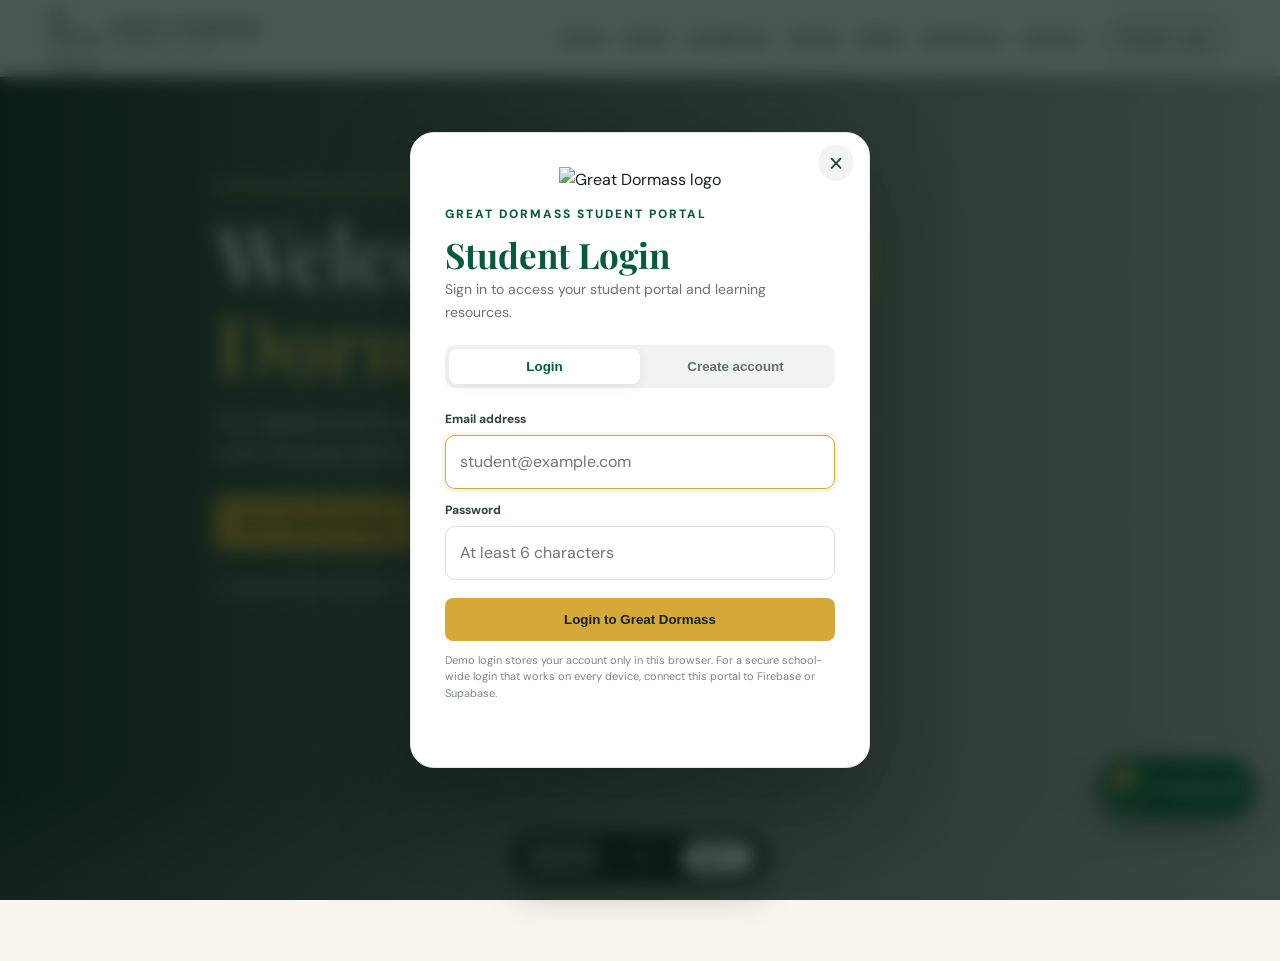
==== index.html @ b67e4669 "Add files via upload" ====
<!doctype html>
<html lang="en">
<head>
  <meta charset="utf-8">
  <meta name="viewport" content="width=device-width, initial-scale=1">
  <title>Great Dormass | Digital School Portal</title>
  <meta name="description" content="Great Dormass Digital School Portal — academics, digital library, school life, admissions, news and media.">
  <link rel="stylesheet" href="styles.css">
</head>
<body>
<header class="topbar">
  <div class="container nav">
    <a class="brand" href="#home">
      <img src="https://sis.uniflowtechnologies.com/school_logos/20231114042440.png" alt="Dormaa Senior High School logo">
      <span><b>GREAT DORMASS</b><small>Knowledge is Power</small></span>
    </a>
    <button class="menu" aria-label="Open menu">☰</button>
    <nav class="screen-nav">
      <button data-screen="home">Home</button>
      <button data-screen="about">About</button>
      <button data-screen="academics">Academics</button>
      <button data-screen="library">Library</button>
      <button data-screen="media">Media</button>
      <button data-screen="admissions">Admissions</button>
      <button data-screen="contact">Contact</button>
      <button class="profile-nav" data-screen="profile">My Profile</button>
      <button class="login-btn" id="loginOpen">Student Login</button>
    </nav>
  </div>
</header>

<main>
<section id="home" class="hero">
  <div class="hero-overlay"></div>
  <div class="container hero-content">
    <div class="eyebrow">DORMAA SENIOR HIGH SCHOOL • DORMASS</div>
    <h1>Welcome to <span>Great Dormass</span></h1>
    <p>One digital home for our students, teachers, parents, old students and the wider Dormass family.</p>
    <div class="actions">
      <a class="btn primary" href="#library">Open Digital Library</a>
      <a class="btn ghost" href="#media">School Gallery & Videos</a>
    </div>
    <div class="hero-note">Established 24 February 1947 • Dormaa Ahenkro, Bono Region, Ghana</div>
  </div>
</section>

<section class="stats">
  <div><strong>1947</strong><span>Established</span></div>
  <div><strong>6</strong><span>Programmes</span></div>
  <div><strong>6</strong><span>Houses</span></div>
  <div><strong>4,000</strong><span>Students*</span></div>
  <div><strong>210</strong><span>Staff*</span></div>
</section>

<section id="about" class="section">
  <div class="container split">
    <div>
      <p class="eyebrow dark">ABOUT GREAT DORMASS</p>
      <h2>A proud tradition of <span>knowledge, skill and character.</span></h2>
      <p>Dormaa Senior High School, popularly known as DORMASS, began as Dormaa State College on 24 February 1947. The school was founded through the work of Joseph Manase Oppong and Samuel Kwadwo Yeboah.</p>
      <p>The school’s published vision is to be the pacesetters for academic standards, growth and development, with a mission focused on equipping young people with knowledge, skills and the right attitude.</p>
      <a class="text-link" href="https://www.dormaashs.com/about.php" target="_blank" rel="noopener">Read the official school history →</a>
    </div>
    <div class="quote-card">
      <div class="crest">D</div>
      <h3>Knowledge is Power</h3>
      <p>“Dedicated to excellence and youth development.”</p>
      <span>— Great Dormass</span>
    </div>
  </div>
</section>

<section id="academics" class="section alt">
  <div class="container">
    <p class="eyebrow dark">ACADEMICS</p>
    <h2>Programmes & subjects</h2>
    <p class="lead">The school currently lists six academic programmes. The library below also includes the core and curriculum-resource categories for SHS 1, 2 and 3.</p>
    <div class="program-grid">
      <article><b>General Arts</b><p>Geography • Government • Economics • Elective Maths • Asante Twi • French • Literature-in-English • CRS • History • Music</p></article>
      <article><b>General Science</b><p>Chemistry • Physics • Elective Maths • Biology • Elective ICT</p></article>
      <article><b>Business</b><p>Business Management • Financial Accounting • Cost Accounting • Elective Maths • Economics • Elective ICT</p></article>
      <article><b>Agricultural Science</b><p>General Agric • Animal Husbandry • Chemistry • Physics</p></article>
      <article><b>Home Economics</b><p>Biology • Management-in-Living • Economics • Foods & Nutrition • Clothing & Textiles</p></article>
      <article><b>Visual Arts</b><p>General Knowledge in Arts • Graphic Design • Leather Works • Economics</p></article>
    </div>
  </div>
</section>

<section id="library" class="section library">
  <div class="container">
    <div class="library-head">
      <div>
        <p class="eyebrow">DIGITAL LIBRARY</p>
        <h2>Books & learning materials</h2>
        <p>Choose SHS 1, SHS 2 or SHS 3, then search by subject. Materials are connected to the official Ghana Ministry of Education Curriculum Resources Microsite.</p>
      </div>
      <a class="btn primary" href="https://curriculumresources.edu.gh/" target="_blank" rel="noopener">Open Official Microsite</a>
    </div>

    <div class="year-tabs" role="tablist">
      <button class="year active" data-year="1">SHS 1</button>
      <button class="year" data-year="2">SHS 2</button>
      <button class="year" data-year="3">SHS 3</button>
      <button class="year" data-year="general">General / Library</button>
    </div>
    <input id="bookSearch" class="search" type="search" placeholder="Search a subject or resource…">
    <div id="books" class="book-grid"></div>

    <div class="notice">
      <b>Important:</b> This portal points students to official/free Ministry of Education curriculum resources. It does not upload or redistribute commercial copyrighted textbooks without permission. Where an official downloadable resource exists, the official source is used.
    </div>
  </div>
</section>

<section id="media" class="section alt">
  <div class="container">
    <p class="eyebrow dark">SCHOOL MEDIA</p>
    <h2>Great Dormass in pictures & video</h2>
    <p class="lead">The gallery uses publicly available school images and official/public school sources. Replace or expand these with your own school-approved photographs and videos.</p>
    <div class="gallery">
      <figure><img src="https://www.dormaashs.com/assets/images/front.jpg" alt="Dormaa SHS entrance"><figcaption>Great Dormass entrance</figcaption></figure>
      <figure><img src="https://www.dormaashs.com/assets/images/dormassAca.jpg" alt="Dormass Football Academy"><figcaption>Dormass Football Academy</figcaption></figure>
      <figure><img src="https://www.dormaashs.com/assets/images/NSMQ.jpg" alt="Dormaa SHS students at quiz competition"><figcaption>Academic competition</figcaption></figure>
      <figure><img src="https://www.schoolsingh.com/senior-high-schools/images/dormaa-senior-high/dormaa-senior-high-students.jpg" alt="Dormaa Senior High students"><figcaption>Students on campus</figcaption></figure>
    </div>
    <div class="video-grid">
      <a class="video-card" href="https://www.youtube.com/results?search_query=Dormaa+SHS+Great+Dormass" target="_blank" rel="noopener"><span>▶</span><div><b>Great Dormass videos</b><small>Open school video results on YouTube</small></div></a>
      <a class="video-card" href="https://dormasstv.video.blog/2022/02/05/dormaa-senior-high-school/" target="_blank" rel="noopener"><span>▶</span><div><b>Dormass TV</b><small>School photos, information and media</small></div></a>
      <a class="video-card" href="https://www.dormaashs.com/" target="_blank" rel="noopener"><span>▶</span><div><b>Official school site</b><small>School notices and published media</small></div></a>
    </div>
  </div>
</section>

<section id="admissions" class="section">
  <div class="container callout">
    <div>
      <p class="eyebrow dark">ADMISSIONS</p>
      <h2>Start your Great Dormass journey.</h2>
      <p>The official school website provides an admission/enrolment route for students placed at Dormaa SHS. Follow the official instructions before submitting information.</p>
    </div>
    <a class="btn primary" href="https://www.dormaashs.com/" target="_blank" rel="noopener">Official Admission Page</a>
  </div>
</section>

<section id="contact" class="section dark-section">
  <div class="container contact-grid">
    <div>
      <p class="eyebrow">CONTACT GREAT DORMASS</p>
      <h2>Stay connected.</h2>
      <p>P. O. Box 39, Dormaa Ahenkro, Bono Region, Ghana</p>
      <p>Phone: +233 246 799 534<br>Email: greatdormass@gmail.com</p>
    </div>
    <div class="creator">
      <small>WEBSITE CREATOR</small>
      <strong>Justice Amoh</strong>
      <p>Designed and developed as a digital learning and school-information portal for the Great Dormass community.</p>
    </div>
  </div>
</section>
<section id="profile" class="section profile-screen">
  <div class="container">
    <div class="profile-header">
      <div class="profile-avatar" id="profileAvatar">JD</div>
      <div><p class="eyebrow dark">STUDENT PROFILE</p><h2 id="profileName">Student</h2><p id="profileEmail" class="lead">student@example.com</p></div>
    </div>
    <div class="profile-grid">
      <div class="profile-card"><span>Student name</span><strong id="profileNameCard">—</strong></div>
      <div class="profile-card"><span>Email</span><strong id="profileEmailCard">—</strong></div>
      <div class="profile-card"><span>Class / Level</span><strong id="profileClass">Not set</strong></div>
      <div class="profile-card"><span>Programme</span><strong id="profileProgramme">Not set</strong></div>
    </div>
    <div class="profile-actions"><button class="btn primary" data-screen="library">Open My Library</button><button class="btn ghost" id="profileLogout">Log out</button></div>
  </div>
</section>
</main>


<footer>
  <div class="container footer">
    <span>© <span id="year"></span> Great Dormass Digital Portal</span>
    <span>Created by <b>Justice Amoh</b></span>
  </div>
</footer>

<!-- Student Login -->
<div class="auth-overlay" id="authOverlay" aria-hidden="true">
  <div class="auth-card" role="dialog" aria-modal="true" aria-labelledby="authTitle">
    <button class="auth-close" id="authClose" aria-label="Close">×</button>
    <div class="auth-logo"><img src="https://sis.uniflowtechnologies.com/school_logos/20231114042440.png" alt="Great Dormass logo"></div>
    <p class="eyebrow dark">GREAT DORMASS STUDENT PORTAL</p>
    <h2 id="authTitle">Student Login</h2>
    <p class="auth-sub">Sign in to access your student portal and learning resources.</p>
    <div class="auth-tabs">
      <button class="auth-tab active" data-auth="login">Login</button>
      <button class="auth-tab" data-auth="signup">Create account</button>
    </div>
    <form id="authForm">
      <label for="authName" id="authNameLabel" class="hidden">Full name</label>
      <input id="authName" class="auth-input hidden" type="text" autocomplete="name" placeholder="Full name">
      <label for="authEmail">Email address</label>
      <input id="authEmail" class="auth-input" type="email" autocomplete="email" placeholder="student@example.com" required>
      <label for="authPassword">Password</label>
      <input id="authPassword" class="auth-input" type="password" minlength="6" autocomplete="current-password" placeholder="At least 6 characters" required>
      <button class="btn primary auth-submit" type="submit" id="authSubmit">Login to Great Dormass</button>
    </form>
    <p class="auth-note">Demo login stores your account only in this browser. For a secure school-wide login that works on every device, connect this portal to Firebase or Supabase.</p>
    <div class="auth-message" id="authMessage" role="status"></div>
  </div>
</div>

<button class="justice-fab" id="justiceFab" aria-label="Open Justice AI" aria-expanded="false">
  <span class="justice-bot-head" aria-hidden="true"><span class="bot-eye left"></span><span class="bot-eye right"></span><span class="bot-smile"></span></span>
  <span class="justice-fab-label">Justice AI</span>
</button>
<div class="justice-panel" id="justicePanel" aria-hidden="true">
  <div class="justice-panel-head">
    <div class="justice-avatar"><span class="justice-bot-head small"><span class="bot-eye left"></span><span class="bot-eye right"></span><span class="bot-smile"></span></span></div>
    <div><strong>Justice AI</strong><small>Great Dormass Student Assistant</small></div>
    <button id="justiceClose" aria-label="Close Justice AI">×</button>
  </div>
  <div class="justice-welcome">Hello! 👋 I’m <b>Justice AI</b>. Ask me about Great Dormass, academics, the library, programmes, school information, or how to use this portal.</div>
  <div class="justice-chips"><button data-ask="What programmes does Great Dormass offer?">Programmes</button><button data-ask="How do I use the digital library?">Library</button><button data-ask="Tell me about Great Dormass.">About school</button></div>
  <div class="justice-chat" id="justiceChat"></div>
  <form class="justice-form" id="justiceForm"><input id="justiceInput" autocomplete="off" placeholder="Ask Justice AI…" aria-label="Ask Justice AI"><button type="submit">Send</button></form>
</div>

<div class="screen-controls" aria-label="Screen navigation"><button id="backScreen">← Back</button><span id="screenIndicator">1 / 8</span><button id="nextScreen">Next →</button></div>
<script src="app.js"></script>
</body>
</html>
---- styles.css ----
@import url('https://fonts.googleapis.com/css2?family=DM+Sans:wght@400;500;600;700&family=Playfair+Display:wght@600;700&display=swap');
:root{--green:#075b3c;--green2:#0b7a50;--gold:#d4a93a;--cream:#f7f5ee;--ink:#14231d;--muted:#68736e;--white:#fff}
*{box-sizing:border-box}html{scroll-behavior:smooth}body{margin:0;font-family:"DM Sans",Arial,sans-serif;color:var(--ink);background:#fff;line-height:1.6}a{text-decoration:none;color:inherit}.container{width:min(1180px,92%);margin:auto}
.topbar{position:sticky;top:0;z-index:50;background:rgba(255,255,255,.96);backdrop-filter:blur(12px);border-bottom:1px solid #e9ece8}.nav{min-height:76px;display:flex;align-items:center;justify-content:space-between;gap:24px}.brand{display:flex;align-items:center;gap:12px}.brand img{width:50px;height:58px;object-fit:contain}.brand b{display:block;letter-spacing:1.5px;color:var(--green);font-size:15px}.brand small{display:block;color:#7b847f;font-size:11px}nav{display:flex;gap:22px;font-size:14px;font-weight:600}nav a:hover{color:var(--green2)}.menu{display:none;border:0;background:none;font-size:28px}
.hero{min-height:650px;display:flex;align-items:center;position:relative;background:url("https://www.dormaashs.com/assets/images/front.jpg") center/cover no-repeat}.hero-overlay{position:absolute;inset:0;background:linear-gradient(90deg,rgba(2,30,20,.9),rgba(2,30,20,.55),rgba(2,30,20,.2))}.hero-content{position:relative;color:#fff;padding:100px 0;max-width:850px}.eyebrow{font-size:12px;font-weight:800;letter-spacing:2px;color:#e9cf75}.eyebrow.dark{color:var(--green)}h1,h2{font-family:"Playfair Display",Georgia,serif;line-height:1.1;margin:12px 0}h1{font-size:clamp(46px,7vw,82px);max-width:850px}h1 span,h2 span{color:#e7c65b}.hero p{font-size:19px;max-width:680px;color:#eef4ef}.actions{display:flex;gap:12px;flex-wrap:wrap;margin:28px 0}.btn{display:inline-block;padding:13px 20px;border-radius:8px;font-weight:800;border:1px solid transparent}.btn.primary{background:var(--gold);color:#172117}.btn.ghost{border-color:#fff;color:#fff}.hero-note{font-size:13px;opacity:.86}
.stats{display:grid;grid-template-columns:repeat(5,1fr);background:var(--green);color:#fff}.stats div{padding:24px;text-align:center;border-right:1px solid rgba(255,255,255,.15)}.stats strong{display:block;font-size:28px;color:#f0cf67}.stats span{font-size:12px;text-transform:uppercase;letter-spacing:1px}
.section{padding:90px 0}.section h2{font-size:clamp(34px,4vw,52px)}.lead{max-width:760px;color:var(--muted)}.split{display:grid;grid-template-columns:1.25fr .75fr;gap:70px;align-items:center}.quote-card{background:var(--green);color:#fff;padding:42px;border-radius:18px;box-shadow:0 20px 50px #0b39251c}.quote-card h3{font-family:"Playfair Display";font-size:34px;margin:15px 0 8px}.quote-card span{color:#e6c760}.crest{width:70px;height:70px;border:2px solid #e3c75e;border-radius:50%;display:grid;place-items:center;font-family:Georgia;font-size:35px;color:#e3c75e}.text-link{font-weight:800;color:var(--green);border-bottom:2px solid #e3c75e}.alt{background:var(--cream)}
.program-grid{display:grid;grid-template-columns:repeat(3,1fr);gap:18px;margin-top:35px}.program-grid article{background:#fff;padding:24px;border:1px solid #e5e7e3;border-radius:14px}.program-grid b{font-family:"Playfair Display";font-size:22px;color:var(--green)}.program-grid p{margin-bottom:0;color:var(--muted);font-size:14px}
.library{background:linear-gradient(180deg,#073e2a,#0a5d3e);color:#fff}.library-head{display:flex;align-items:end;justify-content:space-between;gap:30px}.library h2{font-size:52px}.library-head p{max-width:730px;color:#d8e5df}.year-tabs{display:flex;gap:8px;margin:35px 0 14px;flex-wrap:wrap}.year{border:1px solid #ffffff35;background:#ffffff0d;color:#fff;padding:11px 18px;border-radius:8px;font-weight:800;cursor:pointer}.year.active,.year:hover{background:var(--gold);color:#162218}.search{width:100%;padding:16px 18px;border:0;border-radius:10px;font-size:16px;margin-bottom:24px}.book-grid{display:grid;grid-template-columns:repeat(4,1fr);gap:14px}.book{background:#fff;color:var(--ink);border-radius:12px;padding:20px;display:flex;flex-direction:column;min-height:190px}.book .tag{font-size:11px;text-transform:uppercase;color:var(--green);font-weight:800}.book h3{font-size:18px;margin:8px 0}.book p{font-size:13px;color:var(--muted);margin:0 0 15px}.book a{margin-top:auto;color:var(--green);font-weight:800}.notice{margin-top:28px;padding:16px 18px;border:1px solid #ffffff25;border-radius:10px;color:#dce9e3;font-size:13px}
.gallery{display:grid;grid-template-columns:repeat(4,1fr);gap:16px;margin-top:30px}.gallery figure{margin:0;background:#fff;border-radius:14px;overflow:hidden;box-shadow:0 8px 30px #10291c12}.gallery img{display:block;width:100%;height:220px;object-fit:cover}.gallery figcaption{padding:13px;font-weight:700;font-size:13px}.video-grid{display:grid;grid-template-columns:repeat(3,1fr);gap:16px;margin-top:22px}.video-card{background:#fff;border:1px solid #e4e8e4;border-radius:14px;padding:20px;display:flex;gap:14px;align-items:center}.video-card>span{width:46px;height:46px;border-radius:50%;display:grid;place-items:center;background:var(--green);color:#fff}.video-card small{display:block;color:var(--muted);margin-top:3px}
.callout{background:#f1f4ee;border-radius:20px;padding:40px;display:flex;justify-content:space-between;align-items:center;gap:30px}.dark-section{background:#10251c;color:#fff}.dark-section p{color:#c7d5ce}.contact-grid{display:grid;grid-template-columns:1fr 1fr;gap:80px}.creator{border-left:1px solid #ffffff22;padding-left:40px}.creator small{display:block;color:#d4b64d;letter-spacing:2px}.creator strong{font-family:"Playfair Display";font-size:40px;display:block;margin:5px 0}footer{background:#08140f;color:#9fb0a7}.footer{padding:20px 0;display:flex;justify-content:space-between;font-size:12px}
@media(max-width:900px){nav{display:none}.menu{display:block}.stats{grid-template-columns:repeat(3,1fr)}.split,.contact-grid{grid-template-columns:1fr}.program-grid{grid-template-columns:repeat(2,1fr)}.book-grid{grid-template-columns:repeat(2,1fr)}.gallery{grid-template-columns:repeat(2,1fr)}.video-grid{grid-template-columns:1fr}.library-head,.callout{align-items:flex-start;flex-direction:column}.creator{border-left:0;border-top:1px solid #ffffff22;padding-left:0;padding-top:30px}}
@media(max-width:560px){.stats{grid-template-columns:repeat(2,1fr)}.stats div{padding:18px 8px}.program-grid,.book-grid,.gallery{grid-template-columns:1fr}.hero{min-height:590px}.section{padding:65px 0}.hero-content{padding:70px 0}.footer{flex-direction:column;gap:8px}}

/* PREMIUM GREAT DORMASS LAYER */
:root{--shadow:0 18px 55px rgba(10,35,25,.10)}
body{background:#fbfcfa}
.topbar{box-shadow:0 4px 22px rgba(8,35,24,.05)}
.brand img{filter:drop-shadow(0 5px 8px rgba(0,0,0,.08))}
.hero{min-height:720px}
.hero-content{animation:rise .8s ease both}
.hero:after{content:"";position:absolute;left:0;right:0;bottom:0;height:120px;background:linear-gradient(transparent,#fbfcfa);opacity:.12;pointer-events:none}
.btn{transition:transform .2s ease,box-shadow .2s ease,background .2s ease}.btn:hover{transform:translateY(-2px);box-shadow:0 12px 28px rgba(0,0,0,.14)}
.stats{box-shadow:0 12px 35px rgba(0,0,0,.10)}
.stats div{transition:background .2s ease}.stats div:hover{background:#0a6947}
.section-title{max-width:760px}
.ticker{overflow:hidden;background:#10251c;color:#f0cf67;border-top:1px solid #244a3b;border-bottom:1px solid #244a3b}
.ticker-inner{display:flex;gap:55px;width:max-content;padding:12px 0;font-size:11px;font-weight:800;letter-spacing:2px;animation:scroll 24s linear infinite}
.ticker-inner span:before{content:"✦";margin-right:55px;color:#fff}
.feature-grid{display:grid;grid-template-columns:repeat(3,1fr);gap:20px;margin-top:35px}
.feature{position:relative;padding:32px;background:#fff;border:1px solid #e5e9e4;border-radius:18px;box-shadow:var(--shadow);overflow:hidden}
.feature:before{content:"";position:absolute;left:0;top:0;width:4px;height:100%;background:linear-gradient(#d4a93a,#075b3c)}
.feature span{color:#b98d24;font-size:12px;font-weight:900;letter-spacing:1px}
.feature h3{font-family:"Playfair Display";font-size:30px;margin:12px 0 5px;color:#075b3c}
.feature p{color:#69736e;margin:0}
.program-grid article,.book,.gallery figure,.video-card{transition:transform .2s ease,box-shadow .2s ease}
.program-grid article:hover,.book:hover,.gallery figure:hover,.video-card:hover{transform:translateY(-5px);box-shadow:0 18px 40px rgba(8,45,30,.12)}
.library{position:relative;overflow:hidden}
.library:before{content:"";position:absolute;width:500px;height:500px;border-radius:50%;border:1px solid rgba(233,207,117,.12);right:-200px;top:-200px}
.library>*{position:relative}
.book{box-shadow:0 8px 25px rgba(0,0,0,.10)}
.book a{display:inline-flex;align-items:center;gap:6px}
.book a:after{content:"↗"}
.gallery img{transition:transform .5s ease}.gallery figure{overflow:hidden}.gallery figure:hover img{transform:scale(1.05)}
.callout{box-shadow:var(--shadow);border:1px solid #e4e9e3}
.dark-section{position:relative;overflow:hidden}.dark-section:before{content:"G";position:absolute;right:4%;top:-90px;font-family:Georgia;font-size:400px;color:#fff;opacity:.025}
footer{border-top:1px solid #1e332a}
@keyframes rise{from{opacity:0;transform:translateY(25px)}to{opacity:1;transform:none}}
@keyframes scroll{from{transform:translateX(0)}to{transform:translateX(-35%)}}
@media(max-width:900px){.feature-grid{grid-template-columns:1fr}.hero{min-height:650px}}


/* STUDENT LOGIN */
.login-btn{border:1px solid var(--green);background:var(--green);color:#fff;padding:10px 15px;border-radius:9px;font:inherit;font-weight:800;cursor:pointer}.login-btn:hover{background:var(--green2);transform:translateY(-1px)}
.auth-overlay{position:fixed;inset:0;background:rgba(5,22,15,.72);backdrop-filter:blur(9px);display:none;align-items:center;justify-content:center;padding:20px;z-index:200}.auth-overlay.open{display:flex}.auth-card{width:min(460px,100%);background:#fff;border:1px solid #e3e8e2;border-radius:24px;padding:34px;position:relative;box-shadow:0 30px 90px rgba(0,0,0,.28);animation:authIn .25s ease both}.auth-close{position:absolute;right:15px;top:12px;border:0;background:#f1f4f0;color:#244238;width:36px;height:36px;border-radius:50%;font-size:25px;cursor:pointer}.auth-logo{text-align:center;margin-bottom:12px}.auth-logo img{width:68px;height:78px;object-fit:contain}.auth-card h2{font-family:"Playfair Display";font-size:35px;color:var(--green);margin:4px 0}.auth-sub{color:var(--muted);font-size:14px;margin-top:0}.auth-tabs{display:grid;grid-template-columns:1fr 1fr;background:#f0f3ef;border-radius:10px;padding:4px;margin:22px 0}.auth-tab{border:0;background:transparent;padding:10px;border-radius:8px;font-weight:800;color:#607068;cursor:pointer}.auth-tab.active{background:#fff;color:var(--green);box-shadow:0 3px 12px rgba(0,0,0,.07)}.auth-card label{display:block;font-size:12px;font-weight:800;margin:12px 0 6px;color:#31453d}.auth-input{width:100%;padding:13px 14px;border:1px solid #dce3dd;border-radius:10px;font:inherit;outline:none}.auth-input:focus{border-color:var(--gold);box-shadow:0 0 0 3px rgba(212,169,58,.12)}.auth-submit{width:100%;margin-top:18px}.auth-note{font-size:11px;color:#7a8781;line-height:1.5;margin-bottom:0}.auth-message{margin-top:12px;font-size:13px;font-weight:700;min-height:20px;color:var(--green)}.hidden{display:none!important}.logged-in{display:flex;align-items:center;gap:8px}.user-badge{background:#edf5f0;color:var(--green);border:1px solid #d8e8df;border-radius:999px;padding:8px 11px;font-size:12px;font-weight:800}.logout-btn{border:0;background:transparent;color:#a04b3c;font-weight:800;cursor:pointer;font-size:12px}@keyframes authIn{from{opacity:0;transform:translateY(12px) scale(.98)}to{opacity:1;transform:none}}
@media(max-width:900px){.login-btn{width:100%;text-align:left}.auth-card{padding:28px 22px}}

/* App-like screen navigation */
html,body{height:100%;overflow:hidden}
body{background:var(--cream)}
main{height:calc(100vh - 76px);overflow:hidden;position:relative}
main>.section, main>.hero, main>.stats{display:none}
main>.screen-active{display:block;height:100%;overflow:auto;scroll-behavior:auto}
main>.hero.screen-active{min-height:100%;height:100%;overflow:hidden}
main>.stats.screen-active{display:grid;height:auto;min-height:180px;overflow:hidden}
main>.section.screen-active{height:100%;padding:55px 0 100px}
main>.section.screen-active>.container{padding-bottom:20px}
.screen-nav button{border:0;background:transparent;font:inherit;color:#31453d;font-weight:700;cursor:pointer;padding:8px 0}
.screen-nav button:hover,.screen-nav button.active{color:var(--green)}
.screen-nav .login-btn{border:1px solid var(--green);border-radius:999px;padding:9px 14px;color:var(--green)}
.profile-nav{display:none!important}.profile-nav.visible{display:inline-block!important}
.screen-controls{position:fixed;z-index:100;left:50%;bottom:18px;transform:translateX(-50%);display:flex;align-items:center;gap:18px;background:rgba(16,37,28,.96);color:#fff;padding:8px 12px;border-radius:999px;box-shadow:0 12px 35px rgba(0,0,0,.22)}
.screen-controls button{border:0;background:#fff;color:var(--green);font-weight:800;border-radius:999px;padding:9px 14px;cursor:pointer}.screen-controls button:disabled{opacity:.35;cursor:not-allowed}.screen-controls span{font-size:12px;font-weight:800;min-width:44px;text-align:center}
.profile-header{display:flex;align-items:center;gap:22px;margin-bottom:30px}.profile-avatar{width:88px;height:88px;border-radius:50%;display:grid;place-items:center;background:linear-gradient(135deg,var(--green),#1e5b3e);color:#e6c760;font-size:30px;font-weight:900;border:3px solid #e6c760}.profile-header h2{margin:0;font-family:"Playfair Display";font-size:44px;color:var(--green)}.profile-grid{display:grid;grid-template-columns:1fr 1fr;gap:16px}.profile-card{background:#fff;border:1px solid #e1e7e1;border-radius:18px;padding:24px;box-shadow:0 10px 30px rgba(8,35,24,.06)}.profile-card span{display:block;color:#78857e;font-size:12px;font-weight:700;text-transform:uppercase;letter-spacing:1px;margin-bottom:8px}.profile-card strong{font-size:18px;color:#17382b}.profile-actions{display:flex;gap:12px;margin-top:22px}
@media(max-width:900px){.screen-nav{display:none}.menu{display:block}.screen-controls{bottom:12px}.profile-grid{grid-template-columns:1fr}main{height:calc(100vh - 76px)}}
@media(max-width:560px){main>.section.screen-active{padding:35px 0 90px}.profile-header h2{font-size:32px}.profile-avatar{width:70px;height:70px;font-size:24px}.screen-controls{gap:8px}.screen-controls button{padding:8px 11px}}


/* Persistent Justice AI assistant */
.justice-fab{position:fixed;right:24px;bottom:82px;z-index:160;display:flex;align-items:center;gap:10px;border:1px solid rgba(212,169,58,.75);background:linear-gradient(135deg,#075b3c,#0b7a50);color:#fff;padding:8px 14px 8px 9px;border-radius:999px;box-shadow:0 14px 35px rgba(3,45,29,.35);cursor:pointer;font:inherit;font-weight:800;transition:.2s}
.justice-fab:hover{transform:translateY(-2px);box-shadow:0 18px 42px rgba(3,45,29,.42)}
.justice-bot-head{width:42px;height:42px;border-radius:50%;display:block;position:relative;background:radial-gradient(circle at 35% 30%,#fffdf0 0 7%,#e9c85b 8% 28%,#0b7a50 29% 70%,#06442e 71%);border:2px solid #f0d36f;box-shadow:inset 0 0 0 2px rgba(255,255,255,.16)}
.justice-bot-head.small{width:36px;height:36px}
.bot-eye{position:absolute;width:5px;height:8px;border-radius:50%;background:#14352a;top:15px}.bot-eye.left{left:11px}.bot-eye.right{right:11px}.bot-smile{position:absolute;width:14px;height:7px;border-bottom:2px solid #14352a;border-radius:0 0 12px 12px;left:50%;transform:translateX(-50%);top:24px}
.justice-fab-label{letter-spacing:.2px}.justice-panel{position:fixed;right:24px;bottom:140px;width:min(390px,calc(100vw - 30px));height:min(570px,calc(100vh - 175px));z-index:159;background:#fbfcf8;border:1px solid #d9e4dc;border-radius:24px;box-shadow:0 28px 80px rgba(5,36,25,.35);display:none;overflow:hidden}
.justice-panel.open{display:flex;flex-direction:column;animation:justiceIn .22s ease both}.justice-panel-head{display:flex;align-items:center;gap:11px;padding:15px 15px;background:linear-gradient(135deg,#075b3c,#0b7a50);color:#fff;border-bottom:1px solid #d7c05c}.justice-avatar{display:grid;place-items:center}.justice-panel-head strong{display:block;font-size:15px}.justice-panel-head small{display:block;font-size:11px;color:#dcebe4}.justice-panel-head>button{margin-left:auto;width:32px;height:32px;border:0;border-radius:50%;background:#ffffff18;color:#fff;font-size:23px;cursor:pointer}
.justice-welcome{margin:14px;background:#edf5ef;border:1px solid #dce9e0;border-radius:15px;padding:13px;font-size:13px;color:#29473b}.justice-chips{display:flex;gap:7px;flex-wrap:wrap;padding:0 14px 10px}.justice-chips button{border:1px solid #cbded2;background:#fff;color:#075b3c;border-radius:999px;padding:7px 10px;font-size:11px;font-weight:800;cursor:pointer}.justice-chat{flex:1;overflow:auto;padding:4px 14px 12px;display:flex;flex-direction:column;gap:8px}.justice-msg{max-width:88%;padding:9px 11px;border-radius:13px;font-size:13px;line-height:1.45}.justice-msg.ai{align-self:flex-start;background:#eef5f0;color:#244438}.justice-msg.user{align-self:flex-end;background:#075b3c;color:#fff}.justice-form{display:flex;gap:7px;padding:12px;border-top:1px solid #dfe7e1;background:#fff}.justice-form input{min-width:0;flex:1;border:1px solid #d3dfd7;border-radius:12px;padding:11px 12px;font:inherit;outline:none}.justice-form input:focus{border-color:#d4a93a;box-shadow:0 0 0 3px rgba(212,169,58,.12)}.justice-form button{border:0;border-radius:12px;background:#d4a93a;color:#183126;font-weight:900;padding:0 14px;cursor:pointer}@keyframes justiceIn{from{opacity:0;transform:translateY(12px) scale(.97)}to{opacity:1;transform:none}}
@media(max-width:560px){.justice-fab{right:13px;bottom:72px;padding:7px}.justice-fab-label{display:none}.justice-panel{right:10px;bottom:120px;width:calc(100vw - 20px);height:min(610px,calc(100vh - 145px));border-radius:20px}.justice-bot-head{width:44px;height:44px}}
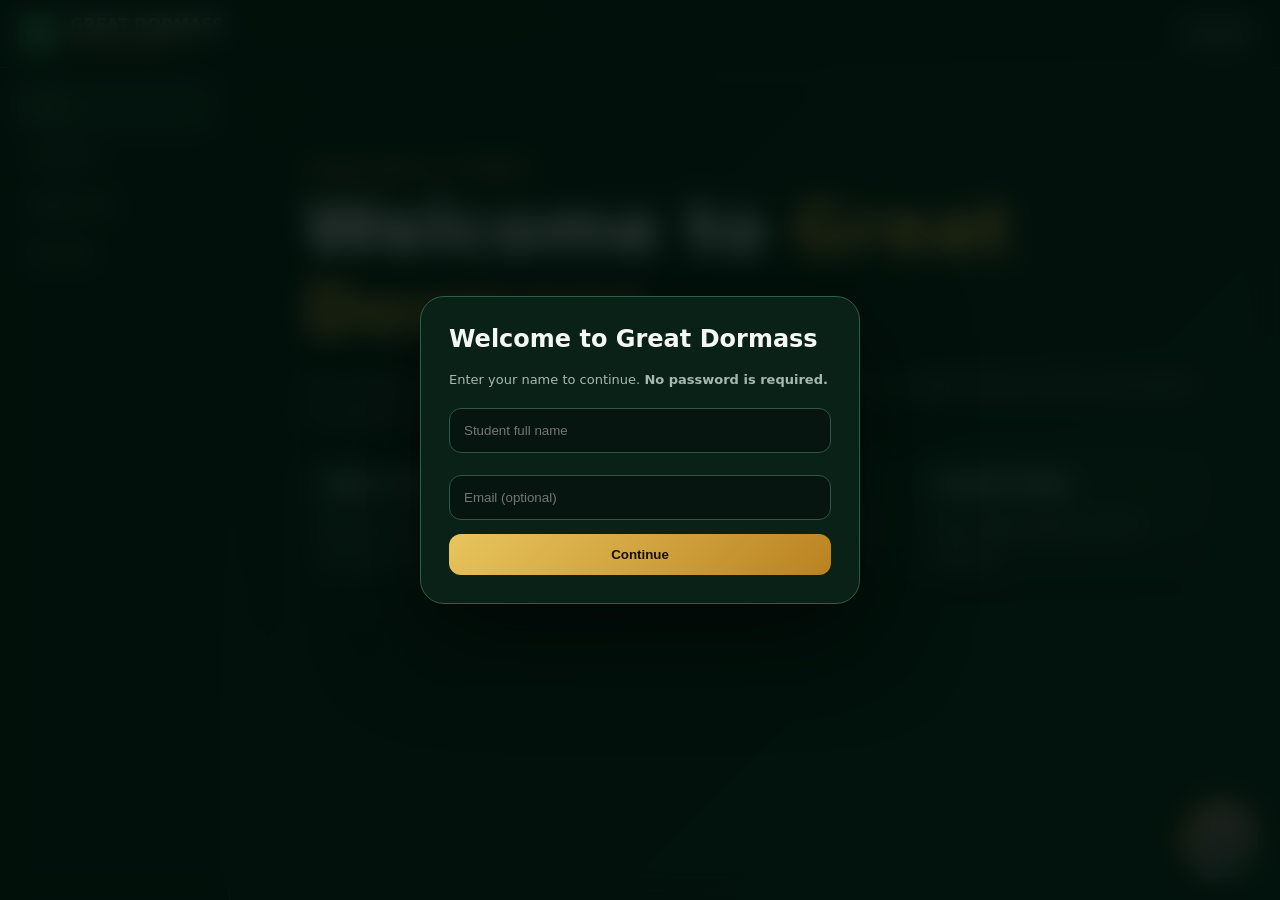
==== commit a22252a6: "Add files via upload" ====
--- a/index.html
+++ b/index.html
@@ -1,230 +1,83 @@
 <!doctype html>
 <html lang="en">
 <head>
-  <meta charset="utf-8">
-  <meta name="viewport" content="width=device-width, initial-scale=1">
-  <title>Great Dormass | Digital School Portal</title>
-  <meta name="description" content="Great Dormass Digital School Portal — academics, digital library, school life, admissions, news and media.">
-  <link rel="stylesheet" href="styles.css">
+<meta charset="utf-8">
+<meta name="viewport" content="width=device-width,initial-scale=1">
+<title>Great Dormass Student Website — Justice AI</title>
+<style>
+:root{--green:#0b5d3b;--green2:#0f7a4d;--gold:#d8a83e;--bg:#06140f;--panel:#0b2118;--text:#f4f7f4;--muted:#a8b8af;--line:#234536}
+*{box-sizing:border-box}html,body{margin:0;height:100%;font-family:Inter,system-ui,Arial;background:linear-gradient(135deg,#04110c,#092319);color:var(--text)}
+body{overflow:hidden}.app{height:100dvh;display:flex;flex-direction:column}
+.top{height:68px;flex:0 0 68px;display:flex;align-items:center;justify-content:space-between;padding:0 18px;border-bottom:1px solid var(--line);background:#06170fdd;backdrop-filter:blur(18px)}
+.brand{display:flex;align-items:center;gap:10px}.logo{width:42px;height:42px;border-radius:12px;background:var(--green);display:grid;place-items:center;font-weight:900;color:#fff}.brand b{display:block}.brand small{color:var(--gold)}
+.profile{border:1px solid var(--line);border-radius:999px;padding:8px 12px;background:#0b2017}
+.main{flex:1;min-height:0;display:grid;grid-template-columns:230px 1fr}
+.side{padding:18px;border-right:1px solid var(--line);background:#06170f}
+.nav{display:grid;gap:8px}.nav button{border:1px solid transparent;background:transparent;color:#dbe7df;text-align:left;padding:12px;border-radius:12px;cursor:pointer}.nav button:hover,.nav button.active{background:#0d2e21;border-color:#275740}
+.content{position:relative;overflow:hidden}.screen{height:100%;overflow:auto;padding:28px;display:none}.screen.active{display:block}
+.hero{max-width:900px;margin:auto;padding-top:7vh}.hero h1{font-size:clamp(38px,6vw,70px);margin:10px 0}.hero span{color:var(--gold)}.hero p{color:var(--muted);font-size:18px;line-height:1.7}.cards{display:grid;grid-template-columns:repeat(3,1fr);gap:14px;margin-top:25px}.card{background:linear-gradient(180deg,#0d2b20,#081a13);border:1px solid var(--line);border-radius:18px;padding:18px}
+.ai-fab{position:fixed;right:22px;bottom:22px;width:76px;height:76px;border-radius:50%;padding:3px;background:linear-gradient(135deg,var(--gold),#fff0a5,var(--green2));border:0;box-shadow:0 12px 40px #0009;cursor:pointer;z-index:30}.ai-fab img{width:100%;height:100%;object-fit:cover;object-position:center top;border-radius:50%}.ai-fab:after{content:"";position:absolute;right:4px;bottom:5px;width:14px;height:14px;border-radius:50%;background:#20d27a;border:3px solid #082016}
+.login{position:fixed;inset:0;background:#02100bcc;backdrop-filter:blur(14px);z-index:50;display:grid;place-items:center;padding:20px}.login-card{width:min(440px,100%);background:#0a2118;border:1px solid #2a6047;border-radius:24px;padding:28px;box-shadow:0 30px 100px #0009}.login-card h2{margin-top:0}.login-card input{width:100%;padding:14px;border-radius:12px;border:1px solid #315542;background:#06150f;color:#fff;margin:8px 0 14px}.btn{border:0;border-radius:12px;padding:13px 16px;font-weight:800;cursor:pointer}.primary{background:linear-gradient(135deg,#e8c55d,#b98220);color:#171006;width:100%}.muted{color:var(--muted);font-size:13px}
+
+.chat{position:fixed;inset:0;background:#04120d;z-index:40;display:none;flex-direction:column}.chat.open{display:flex}.chat-head{height:70px;flex:0 0 70px;border-bottom:1px solid var(--line);display:flex;align-items:center;gap:12px;padding:10px 16px;background:#071b13}.chat-head img{width:48px;height:48px;border-radius:50%;object-fit:cover;object-position:center top;border:2px solid var(--gold)}.chat-title{flex:1}.chat-title b{display:block}.online{font-size:11px;color:#45dc8c}.icon-btn{background:#10291e;border:1px solid var(--line);color:#fff;border-radius:10px;padding:10px;cursor:pointer}
+.messages{flex:1;overflow:auto;padding:24px;display:flex;flex-direction:column;gap:14px;max-width:950px;width:100%;margin:auto}.msg{max-width:min(760px,85%);padding:13px 15px;border-radius:16px;line-height:1.55;white-space:pre-wrap}.ai{align-self:flex-start;background:#10291e;border:1px solid #214b39}.me{align-self:flex-end;background:#14643f}.composer{padding:14px;border-top:1px solid var(--line);background:#06170f}.composer-inner{max-width:950px;margin:auto;display:flex;gap:8px;align-items:end}.composer textarea{flex:1;min-height:52px;max-height:140px;resize:none;background:#091c14;color:#fff;border:1px solid #2a4e3d;border-radius:16px;padding:14px;font:inherit}.send{background:var(--gold);color:#181105;border:0;border-radius:14px;padding:14px 17px;font-weight:900;cursor:pointer}.voice.on{background:#a52c2c}.gallery{display:none}.history{display:none;position:absolute;left:0;top:70px;bottom:0;width:300px;background:#071a12;border-right:1px solid var(--line);z-index:3;padding:15px;overflow:auto}.history.open{display:block}.history-item{padding:11px;border-radius:10px;background:#0b2419;margin-bottom:8px;cursor:pointer;color:#dbe7df;font-size:13px}.history-item button{float:right;background:none;border:0;color:#aaa;cursor:pointer}
+@media(max-width:800px){.main{grid-template-columns:1fr}.side{display:none}.screen{padding:20px}.cards{grid-template-columns:1fr}.ai-fab{width:66px;height:66px;right:15px;bottom:15px}.chat .messages{padding:15px}.history{width:85%}}
+</style>
 </head>
 <body>
-<header class="topbar">
-  <div class="container nav">
-    <a class="brand" href="#home">
-      <img src="https://sis.uniflowtechnologies.com/school_logos/20231114042440.png" alt="Dormaa Senior High School logo">
-      <span><b>GREAT DORMASS</b><small>Knowledge is Power</small></span>
-    </a>
-    <button class="menu" aria-label="Open menu">☰</button>
-    <nav class="screen-nav">
-      <button data-screen="home">Home</button>
-      <button data-screen="about">About</button>
-      <button data-screen="academics">Academics</button>
-      <button data-screen="library">Library</button>
-      <button data-screen="media">Media</button>
-      <button data-screen="admissions">Admissions</button>
-      <button data-screen="contact">Contact</button>
-      <button class="profile-nav" data-screen="profile">My Profile</button>
-      <button class="login-btn" id="loginOpen">Student Login</button>
-    </nav>
-  </div>
-</header>
+<div class="app">
+<header class="top"><div class="brand"><div class="logo">GD</div><div><b>GREAT DORMASS</b><small>Student Website</small></div></div><div class="profile" id="profileName">Student</div></header>
+<div class="main">
+<aside class="side"><div class="nav">
+<button class="active" data-screen="home">Home</button><button data-screen="academics">Academics</button><button data-screen="library">Digital Library</button><button data-screen="profile">My Profile</button>
+</div></aside>
+<main class="content">
+<section class="screen active" id="home"><div class="hero"><small style="color:var(--gold);letter-spacing:.2em;font-weight:900">KNOWLEDGE IS POWER</small><h1>Welcome to <span>Great Dormass</span></h1><p>Your student platform for school information, academic resources, digital library access and Justice AI assistance.</p><div class="cards"><div class="card"><b>Digital Library</b><p class="muted">Access learning resources for your studies.</p></div><div class="card"><b>Justice AI</b><p class="muted">Tap the floating AI profile to ask questions.</p></div><div class="card"><b>Student Profile</b><p class="muted">Your login stays on this device.</p></div></div></div></section>
+<section class="screen" id="academics"><h2>Academics</h2><p class="muted">Programmes, subjects, notes and study resources.</p></section>
+<section class="screen" id="library"><h2>Digital Library</h2><p class="muted">Year 1, Year 2 and Year 3 learning resources can be connected here.</p></section>
+<section class="screen" id="profile"><h2>My Profile</h2><p id="profileDetails" class="muted"></p><button class="btn" onclick="logout()">Log out</button></section>
+</main></div>
+</div>
 
-<main>
-<section id="home" class="hero">
-  <div class="hero-overlay"></div>
-  <div class="container hero-content">
-    <div class="eyebrow">DORMAA SENIOR HIGH SCHOOL • DORMASS</div>
-    <h1>Welcome to <span>Great Dormass</span></h1>
-    <p>One digital home for our students, teachers, parents, old students and the wider Dormass family.</p>
-    <div class="actions">
-      <a class="btn primary" href="#library">Open Digital Library</a>
-      <a class="btn ghost" href="#media">School Gallery & Videos</a>
-    </div>
-    <div class="hero-note">Established 24 February 1947 • Dormaa Ahenkro, Bono Region, Ghana</div>
-  </div>
+<button class="ai-fab" id="openAI" aria-label="Open Justice AI"><img src="justice-ai-profile.jpg" alt="Justice AI"></button>
+
+<div class="login" id="login">
+<div class="login-card"><h2>Welcome to Great Dormass</h2><p class="muted">Enter your name to continue. <b>No password is required.</b></p><input id="studentName" placeholder="Student full name" autocomplete="name"><input id="studentEmail" placeholder="Email (optional)" type="email" autocomplete="email"><button class="btn primary" id="continue">Continue</button></div>
+</div>
+
+<section class="chat" id="chat">
+<header class="chat-head"><img src="justice-ai-profile.jpg" alt="Justice AI"><div class="chat-title"><b>Justice AI</b><span class="online">● Online</span></div><button class="icon-btn" id="historyBtn">☰ History</button><button class="icon-btn" id="newChat">＋</button><button class="icon-btn" id="closeAI">✕</button></header>
+<div class="history" id="history"></div>
+<div class="messages" id="messages"></div>
+<div class="composer"><div class="composer-inner"><input class="gallery" id="gallery" type="file" accept="image/*" multiple><button class="icon-btn" id="galleryBtn" title="Choose photos">📷</button><button class="icon-btn voice" id="voiceBtn" title="Voice chat">🎙️</button><textarea id="input" placeholder="Message Justice AI…"></textarea><button class="send" id="send">Send</button></div></div>
 </section>
 
-<section class="stats">
-  <div><strong>1947</strong><span>Established</span></div>
-  <div><strong>6</strong><span>Programmes</span></div>
-  <div><strong>6</strong><span>Houses</span></div>
-  <div><strong>4,000</strong><span>Students*</span></div>
-  <div><strong>210</strong><span>Staff*</span></div>
-</section>
-
-<section id="about" class="section">
-  <div class="container split">
-    <div>
-      <p class="eyebrow dark">ABOUT GREAT DORMASS</p>
-      <h2>A proud tradition of <span>knowledge, skill and character.</span></h2>
-      <p>Dormaa Senior High School, popularly known as DORMASS, began as Dormaa State College on 24 February 1947. The school was founded through the work of Joseph Manase Oppong and Samuel Kwadwo Yeboah.</p>
-      <p>The school’s published vision is to be the pacesetters for academic standards, growth and development, with a mission focused on equipping young people with knowledge, skills and the right attitude.</p>
-      <a class="text-link" href="https://www.dormaashs.com/about.php" target="_blank" rel="noopener">Read the official school history →</a>
-    </div>
-    <div class="quote-card">
-      <div class="crest">D</div>
-      <h3>Knowledge is Power</h3>
-      <p>“Dedicated to excellence and youth development.”</p>
-      <span>— Great Dormass</span>
-    </div>
-  </div>
-</section>
-
-<section id="academics" class="section alt">
-  <div class="container">
-    <p class="eyebrow dark">ACADEMICS</p>
-    <h2>Programmes & subjects</h2>
-    <p class="lead">The school currently lists six academic programmes. The library below also includes the core and curriculum-resource categories for SHS 1, 2 and 3.</p>
-    <div class="program-grid">
-      <article><b>General Arts</b><p>Geography • Government • Economics • Elective Maths • Asante Twi • French • Literature-in-English • CRS • History • Music</p></article>
-      <article><b>General Science</b><p>Chemistry • Physics • Elective Maths • Biology • Elective ICT</p></article>
-      <article><b>Business</b><p>Business Management • Financial Accounting • Cost Accounting • Elective Maths • Economics • Elective ICT</p></article>
-      <article><b>Agricultural Science</b><p>General Agric • Animal Husbandry • Chemistry • Physics</p></article>
-      <article><b>Home Economics</b><p>Biology • Management-in-Living • Economics • Foods & Nutrition • Clothing & Textiles</p></article>
-      <article><b>Visual Arts</b><p>General Knowledge in Arts • Graphic Design • Leather Works • Economics</p></article>
-    </div>
-  </div>
-</section>
-
-<section id="library" class="section library">
-  <div class="container">
-    <div class="library-head">
-      <div>
-        <p class="eyebrow">DIGITAL LIBRARY</p>
-        <h2>Books & learning materials</h2>
-        <p>Choose SHS 1, SHS 2 or SHS 3, then search by subject. Materials are connected to the official Ghana Ministry of Education Curriculum Resources Microsite.</p>
-      </div>
-      <a class="btn primary" href="https://curriculumresources.edu.gh/" target="_blank" rel="noopener">Open Official Microsite</a>
-    </div>
-
-    <div class="year-tabs" role="tablist">
-      <button class="year active" data-year="1">SHS 1</button>
-      <button class="year" data-year="2">SHS 2</button>
-      <button class="year" data-year="3">SHS 3</button>
-      <button class="year" data-year="general">General / Library</button>
-    </div>
-    <input id="bookSearch" class="search" type="search" placeholder="Search a subject or resource…">
-    <div id="books" class="book-grid"></div>
-
-    <div class="notice">
-      <b>Important:</b> This portal points students to official/free Ministry of Education curriculum resources. It does not upload or redistribute commercial copyrighted textbooks without permission. Where an official downloadable resource exists, the official source is used.
-    </div>
-  </div>
-</section>
-
-<section id="media" class="section alt">
-  <div class="container">
-    <p class="eyebrow dark">SCHOOL MEDIA</p>
-    <h2>Great Dormass in pictures & video</h2>
-    <p class="lead">The gallery uses publicly available school images and official/public school sources. Replace or expand these with your own school-approved photographs and videos.</p>
-    <div class="gallery">
-      <figure><img src="https://www.dormaashs.com/assets/images/front.jpg" alt="Dormaa SHS entrance"><figcaption>Great Dormass entrance</figcaption></figure>
-      <figure><img src="https://www.dormaashs.com/assets/images/dormassAca.jpg" alt="Dormass Football Academy"><figcaption>Dormass Football Academy</figcaption></figure>
-      <figure><img src="https://www.dormaashs.com/assets/images/NSMQ.jpg" alt="Dormaa SHS students at quiz competition"><figcaption>Academic competition</figcaption></figure>
-      <figure><img src="https://www.schoolsingh.com/senior-high-schools/images/dormaa-senior-high/dormaa-senior-high-students.jpg" alt="Dormaa Senior High students"><figcaption>Students on campus</figcaption></figure>
-    </div>
-    <div class="video-grid">
-      <a class="video-card" href="https://www.youtube.com/results?search_query=Dormaa+SHS+Great+Dormass" target="_blank" rel="noopener"><span>▶</span><div><b>Great Dormass videos</b><small>Open school video results on YouTube</small></div></a>
-      <a class="video-card" href="https://dormasstv.video.blog/2022/02/05/dormaa-senior-high-school/" target="_blank" rel="noopener"><span>▶</span><div><b>Dormass TV</b><small>School photos, information and media</small></div></a>
-      <a class="video-card" href="https://www.dormaashs.com/" target="_blank" rel="noopener"><span>▶</span><div><b>Official school site</b><small>School notices and published media</small></div></a>
-    </div>
-  </div>
-</section>
-
-<section id="admissions" class="section">
-  <div class="container callout">
-    <div>
-      <p class="eyebrow dark">ADMISSIONS</p>
-      <h2>Start your Great Dormass journey.</h2>
-      <p>The official school website provides an admission/enrolment route for students placed at Dormaa SHS. Follow the official instructions before submitting information.</p>
-    </div>
-    <a class="btn primary" href="https://www.dormaashs.com/" target="_blank" rel="noopener">Official Admission Page</a>
-  </div>
-</section>
-
-<section id="contact" class="section dark-section">
-  <div class="container contact-grid">
-    <div>
-      <p class="eyebrow">CONTACT GREAT DORMASS</p>
-      <h2>Stay connected.</h2>
-      <p>P. O. Box 39, Dormaa Ahenkro, Bono Region, Ghana</p>
-      <p>Phone: +233 246 799 534<br>Email: greatdormass@gmail.com</p>
-    </div>
-    <div class="creator">
-      <small>WEBSITE CREATOR</small>
-      <strong>Justice Amoh</strong>
-      <p>Designed and developed as a digital learning and school-information portal for the Great Dormass community.</p>
-    </div>
-  </div>
-</section>
-<section id="profile" class="section profile-screen">
-  <div class="container">
-    <div class="profile-header">
-      <div class="profile-avatar" id="profileAvatar">JD</div>
-      <div><p class="eyebrow dark">STUDENT PROFILE</p><h2 id="profileName">Student</h2><p id="profileEmail" class="lead">student@example.com</p></div>
-    </div>
-    <div class="profile-grid">
-      <div class="profile-card"><span>Student name</span><strong id="profileNameCard">—</strong></div>
-      <div class="profile-card"><span>Email</span><strong id="profileEmailCard">—</strong></div>
-      <div class="profile-card"><span>Class / Level</span><strong id="profileClass">Not set</strong></div>
-      <div class="profile-card"><span>Programme</span><strong id="profileProgramme">Not set</strong></div>
-    </div>
-    <div class="profile-actions"><button class="btn primary" data-screen="library">Open My Library</button><button class="btn ghost" id="profileLogout">Log out</button></div>
-  </div>
-</section>
-</main>
-
-
-<footer>
-  <div class="container footer">
-    <span>© <span id="year"></span> Great Dormass Digital Portal</span>
-    <span>Created by <b>Justice Amoh</b></span>
-  </div>
-</footer>
-
-<!-- Student Login -->
-<div class="auth-overlay" id="authOverlay" aria-hidden="true">
-  <div class="auth-card" role="dialog" aria-modal="true" aria-labelledby="authTitle">
-    <button class="auth-close" id="authClose" aria-label="Close">×</button>
-    <div class="auth-logo"><img src="https://sis.uniflowtechnologies.com/school_logos/20231114042440.png" alt="Great Dormass logo"></div>
-    <p class="eyebrow dark">GREAT DORMASS STUDENT PORTAL</p>
-    <h2 id="authTitle">Student Login</h2>
-    <p class="auth-sub">Sign in to access your student portal and learning resources.</p>
-    <div class="auth-tabs">
-      <button class="auth-tab active" data-auth="login">Login</button>
-      <button class="auth-tab" data-auth="signup">Create account</button>
-    </div>
-    <form id="authForm">
-      <label for="authName" id="authNameLabel" class="hidden">Full name</label>
-      <input id="authName" class="auth-input hidden" type="text" autocomplete="name" placeholder="Full name">
-      <label for="authEmail">Email address</label>
-      <input id="authEmail" class="auth-input" type="email" autocomplete="email" placeholder="student@example.com" required>
-      <label for="authPassword">Password</label>
-      <input id="authPassword" class="auth-input" type="password" minlength="6" autocomplete="current-password" placeholder="At least 6 characters" required>
-      <button class="btn primary auth-submit" type="submit" id="authSubmit">Login to Great Dormass</button>
-    </form>
-    <p class="auth-note">Demo login stores your account only in this browser. For a secure school-wide login that works on every device, connect this portal to Firebase or Supabase.</p>
-    <div class="auth-message" id="authMessage" role="status"></div>
-  </div>
-</div>
-
-<button class="justice-fab" id="justiceFab" aria-label="Open Justice AI" aria-expanded="false">
-  <span class="justice-bot-head" aria-hidden="true"><span class="bot-eye left"></span><span class="bot-eye right"></span><span class="bot-smile"></span></span>
-  <span class="justice-fab-label">Justice AI</span>
-</button>
-<div class="justice-panel" id="justicePanel" aria-hidden="true">
-  <div class="justice-panel-head">
-    <div class="justice-avatar"><span class="justice-bot-head small"><span class="bot-eye left"></span><span class="bot-eye right"></span><span class="bot-smile"></span></span></div>
-    <div><strong>Justice AI</strong><small>Great Dormass Student Assistant</small></div>
-    <button id="justiceClose" aria-label="Close Justice AI">×</button>
-  </div>
-  <div class="justice-welcome">Hello! 👋 I’m <b>Justice AI</b>. Ask me about Great Dormass, academics, the library, programmes, school information, or how to use this portal.</div>
-  <div class="justice-chips"><button data-ask="What programmes does Great Dormass offer?">Programmes</button><button data-ask="How do I use the digital library?">Library</button><button data-ask="Tell me about Great Dormass.">About school</button></div>
-  <div class="justice-chat" id="justiceChat"></div>
-  <form class="justice-form" id="justiceForm"><input id="justiceInput" autocomplete="off" placeholder="Ask Justice AI…" aria-label="Ask Justice AI"><button type="submit">Send</button></form>
-</div>
-
-<div class="screen-controls" aria-label="Screen navigation"><button id="backScreen">← Back</button><span id="screenIndicator">1 / 8</span><button id="nextScreen">Next →</button></div>
-<script src="app.js"></script>
+<script>
+const $=s=>document.querySelector(s);
+let user=JSON.parse(localStorage.getItem("gdStudent")||"null");
+let chats=JSON.parse(localStorage.getItem("gdChats")||"[]");
+let current=JSON.parse(localStorage.getItem("gdCurrentChat")||"null");
+if(!current){current={id:crypto.randomUUID(),title:"New chat",messages:[]};}
+function save(){localStorage.setItem("gdChats",JSON.stringify(chats));localStorage.setItem("gdCurrentChat",JSON.stringify(current));}
+function showUser(){if(user){$("#login").style.display="none";$("#profileName").textContent=user.name;$("#profileDetails").textContent=`Name: ${user.name}${user.email?" • Email: "+user.email:""} • Password: not required`;}}
+showUser();
+$("#continue").onclick=()=>{const name=$("#studentName").value.trim();if(!name)return alert("Enter your name.");user={name,email:$("#studentEmail").value.trim()};localStorage.setItem("gdStudent",JSON.stringify(user));showUser();};
+function render(){const box=$("#messages");box.innerHTML="";if(!current.messages.length){box.innerHTML='<div class="msg ai">Hello! I’m Justice AI for Great Dormass. Ask me about school information, subjects, studying, the library or anything you need help with.</div>';return}for(const m of current.messages){const d=document.createElement("div");d.className="msg "+(m.role==="user"?"me":"ai");d.textContent=m.text;box.appendChild(d)}box.scrollTop=box.scrollHeight;}
+function renderHistory(){const h=$("#history");h.innerHTML="<h3>Chat history</h3>";for(const c of chats.slice().reverse()){const row=document.createElement("div");row.className="history-item";row.textContent=c.title||"Chat";const del=document.createElement("button");del.textContent="🗑";del.onclick=(e)=>{e.stopPropagation();chats=chats.filter(x=>x.id!==c.id);save();renderHistory()};row.appendChild(del);row.onclick=()=>{current=JSON.parse(JSON.stringify(c));save();render();$("#history").classList.remove("open")};h.appendChild(row)}}
+$("#openAI").onclick=()=>{$("#chat").classList.add("open");render();};
+$("#closeAI").onclick=()=>$("#chat").classList.remove("open");
+$("#historyBtn").onclick=()=>{$("#history").classList.toggle("open");renderHistory()};
+$("#newChat").onclick=()=>{if(current.messages.length){chats.push(current);};current={id:crypto.randomUUID(),title:"New chat",messages:[]};save();render();renderHistory()};
+$("#send").onclick=send;
+$("#input").addEventListener("keydown",e=>{if(e.key==="Enter"&&!e.shiftKey){e.preventDefault();send()}});
+function send(){const text=$("#input").value.trim();if(!text)return;current.messages.push({role:"user",text});if(current.title==="New chat")current.title=text.slice(0,42);$("#input").value="";const lower=text.toLowerCase();let reply="I’m Justice AI. I can help you with Great Dormass, school information, study planning and your digital learning resources.";if(lower.includes("hello")||lower.includes("hi"))reply="Hello! Welcome to Great Dormass. How can I help you today?";else if(lower.includes("library")||lower.includes("book"))reply="I can help you find the Great Dormass digital library and learning resources. Tell me your year and subject.";else if(lower.includes("math"))reply="Sure. Send me the Mathematics question and I’ll work through it with you.";else if(lower.includes("science"))reply="Send your Science question, topic or photo of the question and I’ll help you study it.";setTimeout(()=>{current.messages.push({role:"assistant",text:reply});save();render();},350);save();render();}
+$("#galleryBtn").onclick=()=>$("#gallery").click();
+$("#gallery").onchange=()=>{if($("#gallery").files.length)$("#input").value+=" [Photo attached: "+$("#gallery").files[0].name+"]";};
+let recognition;
+if("webkitSpeechRecognition" in window || "SpeechRecognition" in window){const R=window.SpeechRecognition||window.webkitSpeechRecognition;recognition=new R();recognition.continuous=false;recognition.interimResults=false;recognition.lang="en-GH";recognition.onresult=e=>{$("#input").value+=(($("#input").value?" ":"")+e.results[0][0].transcript)};recognition.onend=()=>$("#voiceBtn").classList.remove("on");}
+$("#voiceBtn").onclick=()=>{if(!recognition){alert("Voice chat is not supported by this browser.");return}$("#voiceBtn").classList.add("on");recognition.start();};
+function logout(){localStorage.removeItem("gdStudent");location.reload();}
+render();
+</script>
 </body>
 </html>
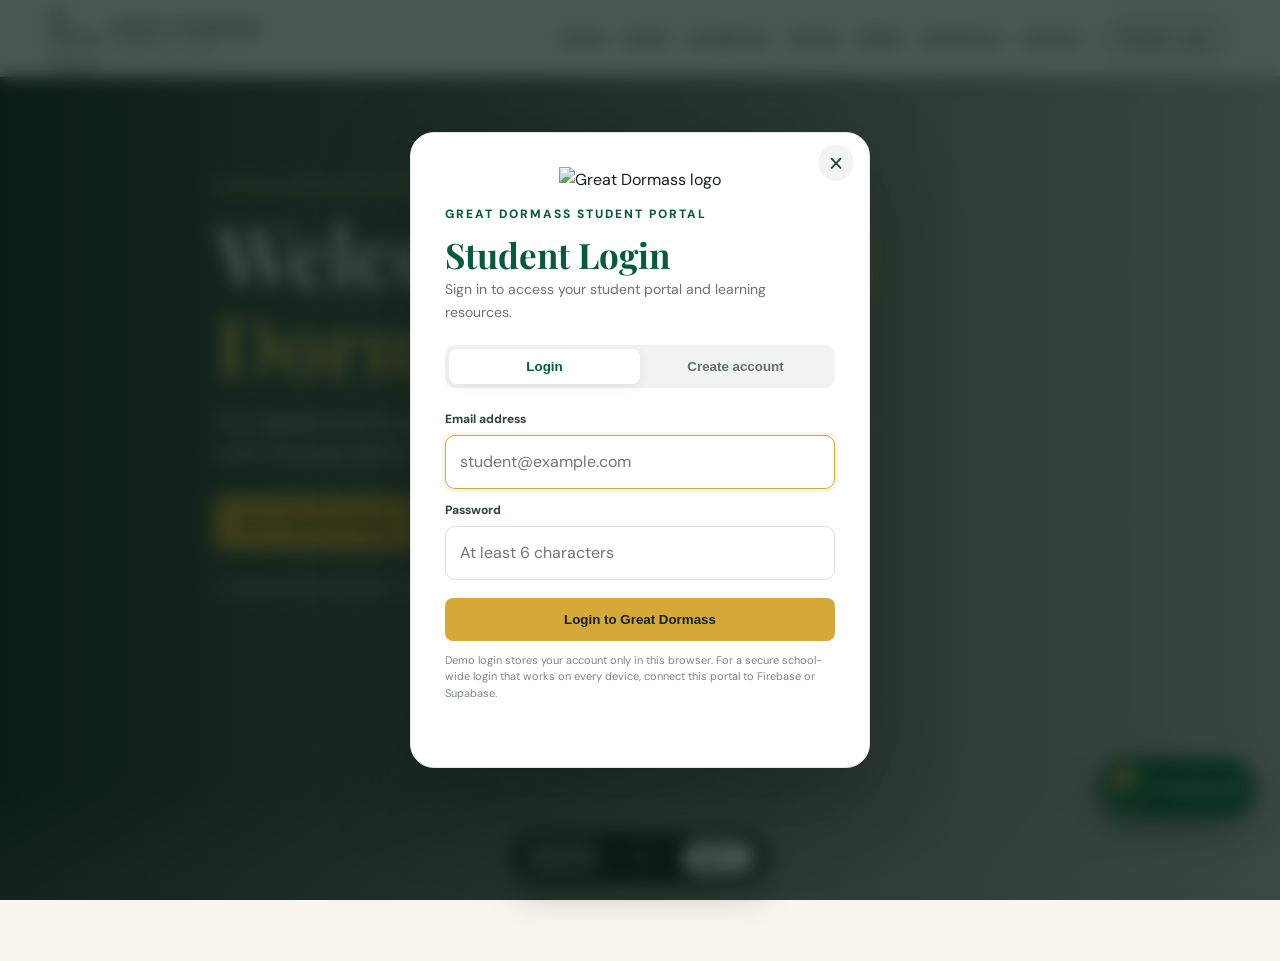
==== commit f32c32e5: "Add files via upload" ====
--- a/index.html
+++ b/index.html
@@ -1,83 +1,230 @@
 <!doctype html>
 <html lang="en">
 <head>
-<meta charset="utf-8">
-<meta name="viewport" content="width=device-width,initial-scale=1">
-<title>Great Dormass Student Website — Justice AI</title>
-<style>
-:root{--green:#0b5d3b;--green2:#0f7a4d;--gold:#d8a83e;--bg:#06140f;--panel:#0b2118;--text:#f4f7f4;--muted:#a8b8af;--line:#234536}
-*{box-sizing:border-box}html,body{margin:0;height:100%;font-family:Inter,system-ui,Arial;background:linear-gradient(135deg,#04110c,#092319);color:var(--text)}
-body{overflow:hidden}.app{height:100dvh;display:flex;flex-direction:column}
-.top{height:68px;flex:0 0 68px;display:flex;align-items:center;justify-content:space-between;padding:0 18px;border-bottom:1px solid var(--line);background:#06170fdd;backdrop-filter:blur(18px)}
-.brand{display:flex;align-items:center;gap:10px}.logo{width:42px;height:42px;border-radius:12px;background:var(--green);display:grid;place-items:center;font-weight:900;color:#fff}.brand b{display:block}.brand small{color:var(--gold)}
-.profile{border:1px solid var(--line);border-radius:999px;padding:8px 12px;background:#0b2017}
-.main{flex:1;min-height:0;display:grid;grid-template-columns:230px 1fr}
-.side{padding:18px;border-right:1px solid var(--line);background:#06170f}
-.nav{display:grid;gap:8px}.nav button{border:1px solid transparent;background:transparent;color:#dbe7df;text-align:left;padding:12px;border-radius:12px;cursor:pointer}.nav button:hover,.nav button.active{background:#0d2e21;border-color:#275740}
-.content{position:relative;overflow:hidden}.screen{height:100%;overflow:auto;padding:28px;display:none}.screen.active{display:block}
-.hero{max-width:900px;margin:auto;padding-top:7vh}.hero h1{font-size:clamp(38px,6vw,70px);margin:10px 0}.hero span{color:var(--gold)}.hero p{color:var(--muted);font-size:18px;line-height:1.7}.cards{display:grid;grid-template-columns:repeat(3,1fr);gap:14px;margin-top:25px}.card{background:linear-gradient(180deg,#0d2b20,#081a13);border:1px solid var(--line);border-radius:18px;padding:18px}
-.ai-fab{position:fixed;right:22px;bottom:22px;width:76px;height:76px;border-radius:50%;padding:3px;background:linear-gradient(135deg,var(--gold),#fff0a5,var(--green2));border:0;box-shadow:0 12px 40px #0009;cursor:pointer;z-index:30}.ai-fab img{width:100%;height:100%;object-fit:cover;object-position:center top;border-radius:50%}.ai-fab:after{content:"";position:absolute;right:4px;bottom:5px;width:14px;height:14px;border-radius:50%;background:#20d27a;border:3px solid #082016}
-.login{position:fixed;inset:0;background:#02100bcc;backdrop-filter:blur(14px);z-index:50;display:grid;place-items:center;padding:20px}.login-card{width:min(440px,100%);background:#0a2118;border:1px solid #2a6047;border-radius:24px;padding:28px;box-shadow:0 30px 100px #0009}.login-card h2{margin-top:0}.login-card input{width:100%;padding:14px;border-radius:12px;border:1px solid #315542;background:#06150f;color:#fff;margin:8px 0 14px}.btn{border:0;border-radius:12px;padding:13px 16px;font-weight:800;cursor:pointer}.primary{background:linear-gradient(135deg,#e8c55d,#b98220);color:#171006;width:100%}.muted{color:var(--muted);font-size:13px}
-
-.chat{position:fixed;inset:0;background:#04120d;z-index:40;display:none;flex-direction:column}.chat.open{display:flex}.chat-head{height:70px;flex:0 0 70px;border-bottom:1px solid var(--line);display:flex;align-items:center;gap:12px;padding:10px 16px;background:#071b13}.chat-head img{width:48px;height:48px;border-radius:50%;object-fit:cover;object-position:center top;border:2px solid var(--gold)}.chat-title{flex:1}.chat-title b{display:block}.online{font-size:11px;color:#45dc8c}.icon-btn{background:#10291e;border:1px solid var(--line);color:#fff;border-radius:10px;padding:10px;cursor:pointer}
-.messages{flex:1;overflow:auto;padding:24px;display:flex;flex-direction:column;gap:14px;max-width:950px;width:100%;margin:auto}.msg{max-width:min(760px,85%);padding:13px 15px;border-radius:16px;line-height:1.55;white-space:pre-wrap}.ai{align-self:flex-start;background:#10291e;border:1px solid #214b39}.me{align-self:flex-end;background:#14643f}.composer{padding:14px;border-top:1px solid var(--line);background:#06170f}.composer-inner{max-width:950px;margin:auto;display:flex;gap:8px;align-items:end}.composer textarea{flex:1;min-height:52px;max-height:140px;resize:none;background:#091c14;color:#fff;border:1px solid #2a4e3d;border-radius:16px;padding:14px;font:inherit}.send{background:var(--gold);color:#181105;border:0;border-radius:14px;padding:14px 17px;font-weight:900;cursor:pointer}.voice.on{background:#a52c2c}.gallery{display:none}.history{display:none;position:absolute;left:0;top:70px;bottom:0;width:300px;background:#071a12;border-right:1px solid var(--line);z-index:3;padding:15px;overflow:auto}.history.open{display:block}.history-item{padding:11px;border-radius:10px;background:#0b2419;margin-bottom:8px;cursor:pointer;color:#dbe7df;font-size:13px}.history-item button{float:right;background:none;border:0;color:#aaa;cursor:pointer}
-@media(max-width:800px){.main{grid-template-columns:1fr}.side{display:none}.screen{padding:20px}.cards{grid-template-columns:1fr}.ai-fab{width:66px;height:66px;right:15px;bottom:15px}.chat .messages{padding:15px}.history{width:85%}}
-</style>
+  <meta charset="utf-8">
+  <meta name="viewport" content="width=device-width, initial-scale=1">
+  <title>Great Dormass | Digital School Portal</title>
+  <meta name="description" content="Great Dormass Digital School Portal — academics, digital library, school life, admissions, news and media.">
+  <link rel="stylesheet" href="styles.css">
 </head>
 <body>
-<div class="app">
-<header class="top"><div class="brand"><div class="logo">GD</div><div><b>GREAT DORMASS</b><small>Student Website</small></div></div><div class="profile" id="profileName">Student</div></header>
-<div class="main">
-<aside class="side"><div class="nav">
-<button class="active" data-screen="home">Home</button><button data-screen="academics">Academics</button><button data-screen="library">Digital Library</button><button data-screen="profile">My Profile</button>
-</div></aside>
-<main class="content">
-<section class="screen active" id="home"><div class="hero"><small style="color:var(--gold);letter-spacing:.2em;font-weight:900">KNOWLEDGE IS POWER</small><h1>Welcome to <span>Great Dormass</span></h1><p>Your student platform for school information, academic resources, digital library access and Justice AI assistance.</p><div class="cards"><div class="card"><b>Digital Library</b><p class="muted">Access learning resources for your studies.</p></div><div class="card"><b>Justice AI</b><p class="muted">Tap the floating AI profile to ask questions.</p></div><div class="card"><b>Student Profile</b><p class="muted">Your login stays on this device.</p></div></div></div></section>
-<section class="screen" id="academics"><h2>Academics</h2><p class="muted">Programmes, subjects, notes and study resources.</p></section>
-<section class="screen" id="library"><h2>Digital Library</h2><p class="muted">Year 1, Year 2 and Year 3 learning resources can be connected here.</p></section>
-<section class="screen" id="profile"><h2>My Profile</h2><p id="profileDetails" class="muted"></p><button class="btn" onclick="logout()">Log out</button></section>
-</main></div>
+<header class="topbar">
+  <div class="container nav">
+    <a class="brand" href="#home">
+      <img src="https://sis.uniflowtechnologies.com/school_logos/20231114042440.png" alt="Dormaa Senior High School logo">
+      <span><b>GREAT DORMASS</b><small>Knowledge is Power</small></span>
+    </a>
+    <button class="menu" aria-label="Open menu">☰</button>
+    <nav class="screen-nav">
+      <button data-screen="home">Home</button>
+      <button data-screen="about">About</button>
+      <button data-screen="academics">Academics</button>
+      <button data-screen="library">Library</button>
+      <button data-screen="media">Media</button>
+      <button data-screen="admissions">Admissions</button>
+      <button data-screen="contact">Contact</button>
+      <button class="profile-nav" data-screen="profile">My Profile</button>
+      <button class="login-btn" id="loginOpen">Student Login</button>
+    </nav>
+  </div>
+</header>
+
+<main>
+<section id="home" class="hero">
+  <div class="hero-overlay"></div>
+  <div class="container hero-content">
+    <div class="eyebrow">DORMAA SENIOR HIGH SCHOOL • DORMASS</div>
+    <h1>Welcome to <span>Great Dormass</span></h1>
+    <p>One digital home for our students, teachers, parents, old students and the wider Dormass family.</p>
+    <div class="actions">
+      <a class="btn primary" href="#library">Open Digital Library</a>
+      <a class="btn ghost" href="#media">School Gallery & Videos</a>
+    </div>
+    <div class="hero-note">Established 24 February 1947 • Dormaa Ahenkro, Bono Region, Ghana</div>
+  </div>
+</section>
+
+<section class="stats">
+  <div><strong>1947</strong><span>Established</span></div>
+  <div><strong>6</strong><span>Programmes</span></div>
+  <div><strong>6</strong><span>Houses</span></div>
+  <div><strong>4,000</strong><span>Students*</span></div>
+  <div><strong>210</strong><span>Staff*</span></div>
+</section>
+
+<section id="about" class="section">
+  <div class="container split">
+    <div>
+      <p class="eyebrow dark">ABOUT GREAT DORMASS</p>
+      <h2>A proud tradition of <span>knowledge, skill and character.</span></h2>
+      <p>Dormaa Senior High School, popularly known as DORMASS, began as Dormaa State College on 24 February 1947. The school was founded through the work of Joseph Manase Oppong and Samuel Kwadwo Yeboah.</p>
+      <p>The school’s published vision is to be the pacesetters for academic standards, growth and development, with a mission focused on equipping young people with knowledge, skills and the right attitude.</p>
+      <a class="text-link" href="https://www.dormaashs.com/about.php" target="_blank" rel="noopener">Read the official school history →</a>
+    </div>
+    <div class="quote-card">
+      <div class="crest">D</div>
+      <h3>Knowledge is Power</h3>
+      <p>“Dedicated to excellence and youth development.”</p>
+      <span>— Great Dormass</span>
+    </div>
+  </div>
+</section>
+
+<section id="academics" class="section alt">
+  <div class="container">
+    <p class="eyebrow dark">ACADEMICS</p>
+    <h2>Programmes & subjects</h2>
+    <p class="lead">The school currently lists six academic programmes. The library below also includes the core and curriculum-resource categories for SHS 1, 2 and 3.</p>
+    <div class="program-grid">
+      <article><b>General Arts</b><p>Geography • Government • Economics • Elective Maths • Asante Twi • French • Literature-in-English • CRS • History • Music</p></article>
+      <article><b>General Science</b><p>Chemistry • Physics • Elective Maths • Biology • Elective ICT</p></article>
+      <article><b>Business</b><p>Business Management • Financial Accounting • Cost Accounting • Elective Maths • Economics • Elective ICT</p></article>
+      <article><b>Agricultural Science</b><p>General Agric • Animal Husbandry • Chemistry • Physics</p></article>
+      <article><b>Home Economics</b><p>Biology • Management-in-Living • Economics • Foods & Nutrition • Clothing & Textiles</p></article>
+      <article><b>Visual Arts</b><p>General Knowledge in Arts • Graphic Design • Leather Works • Economics</p></article>
+    </div>
+  </div>
+</section>
+
+<section id="library" class="section library">
+  <div class="container">
+    <div class="library-head">
+      <div>
+        <p class="eyebrow">DIGITAL LIBRARY</p>
+        <h2>Books & learning materials</h2>
+        <p>Choose SHS 1, SHS 2 or SHS 3, then search by subject. Materials are connected to the official Ghana Ministry of Education Curriculum Resources Microsite.</p>
+      </div>
+      <a class="btn primary" href="https://curriculumresources.edu.gh/" target="_blank" rel="noopener">Open Official Microsite</a>
+    </div>
+
+    <div class="year-tabs" role="tablist">
+      <button class="year active" data-year="1">SHS 1</button>
+      <button class="year" data-year="2">SHS 2</button>
+      <button class="year" data-year="3">SHS 3</button>
+      <button class="year" data-year="general">General / Library</button>
+    </div>
+    <input id="bookSearch" class="search" type="search" placeholder="Search a subject or resource…">
+    <div id="books" class="book-grid"></div>
+
+    <div class="notice">
+      <b>Important:</b> This portal points students to official/free Ministry of Education curriculum resources. It does not upload or redistribute commercial copyrighted textbooks without permission. Where an official downloadable resource exists, the official source is used.
+    </div>
+  </div>
+</section>
+
+<section id="media" class="section alt">
+  <div class="container">
+    <p class="eyebrow dark">SCHOOL MEDIA</p>
+    <h2>Great Dormass in pictures & video</h2>
+    <p class="lead">The gallery uses publicly available school images and official/public school sources. Replace or expand these with your own school-approved photographs and videos.</p>
+    <div class="gallery">
+      <figure><img src="https://www.dormaashs.com/assets/images/front.jpg" alt="Dormaa SHS entrance"><figcaption>Great Dormass entrance</figcaption></figure>
+      <figure><img src="https://www.dormaashs.com/assets/images/dormassAca.jpg" alt="Dormass Football Academy"><figcaption>Dormass Football Academy</figcaption></figure>
+      <figure><img src="https://www.dormaashs.com/assets/images/NSMQ.jpg" alt="Dormaa SHS students at quiz competition"><figcaption>Academic competition</figcaption></figure>
+      <figure><img src="https://www.schoolsingh.com/senior-high-schools/images/dormaa-senior-high/dormaa-senior-high-students.jpg" alt="Dormaa Senior High students"><figcaption>Students on campus</figcaption></figure>
+    </div>
+    <div class="video-grid">
+      <a class="video-card" href="https://www.youtube.com/results?search_query=Dormaa+SHS+Great+Dormass" target="_blank" rel="noopener"><span>▶</span><div><b>Great Dormass videos</b><small>Open school video results on YouTube</small></div></a>
+      <a class="video-card" href="https://dormasstv.video.blog/2022/02/05/dormaa-senior-high-school/" target="_blank" rel="noopener"><span>▶</span><div><b>Dormass TV</b><small>School photos, information and media</small></div></a>
+      <a class="video-card" href="https://www.dormaashs.com/" target="_blank" rel="noopener"><span>▶</span><div><b>Official school site</b><small>School notices and published media</small></div></a>
+    </div>
+  </div>
+</section>
+
+<section id="admissions" class="section">
+  <div class="container callout">
+    <div>
+      <p class="eyebrow dark">ADMISSIONS</p>
+      <h2>Start your Great Dormass journey.</h2>
+      <p>The official school website provides an admission/enrolment route for students placed at Dormaa SHS. Follow the official instructions before submitting information.</p>
+    </div>
+    <a class="btn primary" href="https://www.dormaashs.com/" target="_blank" rel="noopener">Official Admission Page</a>
+  </div>
+</section>
+
+<section id="contact" class="section dark-section">
+  <div class="container contact-grid">
+    <div>
+      <p class="eyebrow">CONTACT GREAT DORMASS</p>
+      <h2>Stay connected.</h2>
+      <p>P. O. Box 39, Dormaa Ahenkro, Bono Region, Ghana</p>
+      <p>Phone: +233 246 799 534<br>Email: greatdormass@gmail.com</p>
+    </div>
+    <div class="creator">
+      <small>WEBSITE CREATOR</small>
+      <strong>Justice Amoh</strong>
+      <p>Designed and developed as a digital learning and school-information portal for the Great Dormass community.</p>
+    </div>
+  </div>
+</section>
+<section id="profile" class="section profile-screen">
+  <div class="container">
+    <div class="profile-header">
+      <div class="profile-avatar" id="profileAvatar">JD</div>
+      <div><p class="eyebrow dark">STUDENT PROFILE</p><h2 id="profileName">Student</h2><p id="profileEmail" class="lead">student@example.com</p></div>
+    </div>
+    <div class="profile-grid">
+      <div class="profile-card"><span>Student name</span><strong id="profileNameCard">—</strong></div>
+      <div class="profile-card"><span>Email</span><strong id="profileEmailCard">—</strong></div>
+      <div class="profile-card"><span>Class / Level</span><strong id="profileClass">Not set</strong></div>
+      <div class="profile-card"><span>Programme</span><strong id="profileProgramme">Not set</strong></div>
+    </div>
+    <div class="profile-actions"><button class="btn primary" data-screen="library">Open My Library</button><button class="btn ghost" id="profileLogout">Log out</button></div>
+  </div>
+</section>
+</main>
+
+
+<footer>
+  <div class="container footer">
+    <span>© <span id="year"></span> Great Dormass Digital Portal</span>
+    <span>Created by <b>Justice Amoh</b></span>
+  </div>
+</footer>
+
+<!-- Student Login -->
+<div class="auth-overlay" id="authOverlay" aria-hidden="true">
+  <div class="auth-card" role="dialog" aria-modal="true" aria-labelledby="authTitle">
+    <button class="auth-close" id="authClose" aria-label="Close">×</button>
+    <div class="auth-logo"><img src="https://sis.uniflowtechnologies.com/school_logos/20231114042440.png" alt="Great Dormass logo"></div>
+    <p class="eyebrow dark">GREAT DORMASS STUDENT PORTAL</p>
+    <h2 id="authTitle">Student Login</h2>
+    <p class="auth-sub">Sign in to access your student portal and learning resources.</p>
+    <div class="auth-tabs">
+      <button class="auth-tab active" data-auth="login">Login</button>
+      <button class="auth-tab" data-auth="signup">Create account</button>
+    </div>
+    <form id="authForm">
+      <label for="authName" id="authNameLabel" class="hidden">Full name</label>
+      <input id="authName" class="auth-input hidden" type="text" autocomplete="name" placeholder="Full name">
+      <label for="authEmail">Email address</label>
+      <input id="authEmail" class="auth-input" type="email" autocomplete="email" placeholder="student@example.com" required>
+      <label for="authPassword">Password</label>
+      <input id="authPassword" class="auth-input" type="password" minlength="6" autocomplete="current-password" placeholder="At least 6 characters" required>
+      <button class="btn primary auth-submit" type="submit" id="authSubmit">Login to Great Dormass</button>
+    </form>
+    <p class="auth-note">Demo login stores your account only in this browser. For a secure school-wide login that works on every device, connect this portal to Firebase or Supabase.</p>
+    <div class="auth-message" id="authMessage" role="status"></div>
+  </div>
 </div>
 
-<button class="ai-fab" id="openAI" aria-label="Open Justice AI"><img src="justice-ai-profile.jpg" alt="Justice AI"></button>
-
-<div class="login" id="login">
-<div class="login-card"><h2>Welcome to Great Dormass</h2><p class="muted">Enter your name to continue. <b>No password is required.</b></p><input id="studentName" placeholder="Student full name" autocomplete="name"><input id="studentEmail" placeholder="Email (optional)" type="email" autocomplete="email"><button class="btn primary" id="continue">Continue</button></div>
+<button class="justice-fab" id="justiceFab" aria-label="Open Justice AI" aria-expanded="false">
+  <span class="justice-bot-head" aria-hidden="true"><span class="bot-eye left"></span><span class="bot-eye right"></span><span class="bot-smile"></span></span>
+  <span class="justice-fab-label">Justice AI</span>
+</button>
+<div class="justice-panel" id="justicePanel" aria-hidden="true">
+  <div class="justice-panel-head">
+    <div class="justice-avatar"><span class="justice-bot-head small"><span class="bot-eye left"></span><span class="bot-eye right"></span><span class="bot-smile"></span></span></div>
+    <div><strong>Justice AI</strong><small>Great Dormass Student Assistant</small></div>
+    <button id="justiceClose" aria-label="Close Justice AI">×</button>
+  </div>
+  <div class="justice-welcome">Hello! 👋 I’m <b>Justice AI</b>. Ask me about Great Dormass, academics, the library, programmes, school information, or how to use this portal.</div>
+  <div class="justice-chips"><button data-ask="What programmes does Great Dormass offer?">Programmes</button><button data-ask="How do I use the digital library?">Library</button><button data-ask="Tell me about Great Dormass.">About school</button></div>
+  <div class="justice-chat" id="justiceChat"></div>
+  <form class="justice-form" id="justiceForm"><input id="justiceInput" autocomplete="off" placeholder="Ask Justice AI…" aria-label="Ask Justice AI"><button type="submit">Send</button></form>
 </div>
 
-<section class="chat" id="chat">
-<header class="chat-head"><img src="justice-ai-profile.jpg" alt="Justice AI"><div class="chat-title"><b>Justice AI</b><span class="online">● Online</span></div><button class="icon-btn" id="historyBtn">☰ History</button><button class="icon-btn" id="newChat">＋</button><button class="icon-btn" id="closeAI">✕</button></header>
-<div class="history" id="history"></div>
-<div class="messages" id="messages"></div>
-<div class="composer"><div class="composer-inner"><input class="gallery" id="gallery" type="file" accept="image/*" multiple><button class="icon-btn" id="galleryBtn" title="Choose photos">📷</button><button class="icon-btn voice" id="voiceBtn" title="Voice chat">🎙️</button><textarea id="input" placeholder="Message Justice AI…"></textarea><button class="send" id="send">Send</button></div></div>
-</section>
-
-<script>
-const $=s=>document.querySelector(s);
-let user=JSON.parse(localStorage.getItem("gdStudent")||"null");
-let chats=JSON.parse(localStorage.getItem("gdChats")||"[]");
-let current=JSON.parse(localStorage.getItem("gdCurrentChat")||"null");
-if(!current){current={id:crypto.randomUUID(),title:"New chat",messages:[]};}
-function save(){localStorage.setItem("gdChats",JSON.stringify(chats));localStorage.setItem("gdCurrentChat",JSON.stringify(current));}
-function showUser(){if(user){$("#login").style.display="none";$("#profileName").textContent=user.name;$("#profileDetails").textContent=`Name: ${user.name}${user.email?" • Email: "+user.email:""} • Password: not required`;}}
-showUser();
-$("#continue").onclick=()=>{const name=$("#studentName").value.trim();if(!name)return alert("Enter your name.");user={name,email:$("#studentEmail").value.trim()};localStorage.setItem("gdStudent",JSON.stringify(user));showUser();};
-function render(){const box=$("#messages");box.innerHTML="";if(!current.messages.length){box.innerHTML='<div class="msg ai">Hello! I’m Justice AI for Great Dormass. Ask me about school information, subjects, studying, the library or anything you need help with.</div>';return}for(const m of current.messages){const d=document.createElement("div");d.className="msg "+(m.role==="user"?"me":"ai");d.textContent=m.text;box.appendChild(d)}box.scrollTop=box.scrollHeight;}
-function renderHistory(){const h=$("#history");h.innerHTML="<h3>Chat history</h3>";for(const c of chats.slice().reverse()){const row=document.createElement("div");row.className="history-item";row.textContent=c.title||"Chat";const del=document.createElement("button");del.textContent="🗑";del.onclick=(e)=>{e.stopPropagation();chats=chats.filter(x=>x.id!==c.id);save();renderHistory()};row.appendChild(del);row.onclick=()=>{current=JSON.parse(JSON.stringify(c));save();render();$("#history").classList.remove("open")};h.appendChild(row)}}
-$("#openAI").onclick=()=>{$("#chat").classList.add("open");render();};
-$("#closeAI").onclick=()=>$("#chat").classList.remove("open");
-$("#historyBtn").onclick=()=>{$("#history").classList.toggle("open");renderHistory()};
-$("#newChat").onclick=()=>{if(current.messages.length){chats.push(current);};current={id:crypto.randomUUID(),title:"New chat",messages:[]};save();render();renderHistory()};
-$("#send").onclick=send;
-$("#input").addEventListener("keydown",e=>{if(e.key==="Enter"&&!e.shiftKey){e.preventDefault();send()}});
-function send(){const text=$("#input").value.trim();if(!text)return;current.messages.push({role:"user",text});if(current.title==="New chat")current.title=text.slice(0,42);$("#input").value="";const lower=text.toLowerCase();let reply="I’m Justice AI. I can help you with Great Dormass, school information, study planning and your digital learning resources.";if(lower.includes("hello")||lower.includes("hi"))reply="Hello! Welcome to Great Dormass. How can I help you today?";else if(lower.includes("library")||lower.includes("book"))reply="I can help you find the Great Dormass digital library and learning resources. Tell me your year and subject.";else if(lower.includes("math"))reply="Sure. Send me the Mathematics question and I’ll work through it with you.";else if(lower.includes("science"))reply="Send your Science question, topic or photo of the question and I’ll help you study it.";setTimeout(()=>{current.messages.push({role:"assistant",text:reply});save();render();},350);save();render();}
-$("#galleryBtn").onclick=()=>$("#gallery").click();
-$("#gallery").onchange=()=>{if($("#gallery").files.length)$("#input").value+=" [Photo attached: "+$("#gallery").files[0].name+"]";};
-let recognition;
-if("webkitSpeechRecognition" in window || "SpeechRecognition" in window){const R=window.SpeechRecognition||window.webkitSpeechRecognition;recognition=new R();recognition.continuous=false;recognition.interimResults=false;recognition.lang="en-GH";recognition.onresult=e=>{$("#input").value+=(($("#input").value?" ":"")+e.results[0][0].transcript)};recognition.onend=()=>$("#voiceBtn").classList.remove("on");}
-$("#voiceBtn").onclick=()=>{if(!recognition){alert("Voice chat is not supported by this browser.");return}$("#voiceBtn").classList.add("on");recognition.start();};
-function logout(){localStorage.removeItem("gdStudent");location.reload();}
-render();
-</script>
+<div class="screen-controls" aria-label="Screen navigation"><button id="backScreen">← Back</button><span id="screenIndicator">1 / 8</span><button id="nextScreen">Next →</button></div>
+<script src="app.js"></script>
 </body>
 </html>
--- a/styles.css
+++ b/styles.css
@@ -0,0 +1,88 @@
+@import url('https://fonts.googleapis.com/css2?family=DM+Sans:wght@400;500;600;700&family=Playfair+Display:wght@600;700&display=swap');
+:root{--green:#075b3c;--green2:#0b7a50;--gold:#d4a93a;--cream:#f7f5ee;--ink:#14231d;--muted:#68736e;--white:#fff}
+*{box-sizing:border-box}html{scroll-behavior:smooth}body{margin:0;font-family:"DM Sans",Arial,sans-serif;color:var(--ink);background:#fff;line-height:1.6}a{text-decoration:none;color:inherit}.container{width:min(1180px,92%);margin:auto}
+.topbar{position:sticky;top:0;z-index:50;background:rgba(255,255,255,.96);backdrop-filter:blur(12px);border-bottom:1px solid #e9ece8}.nav{min-height:76px;display:flex;align-items:center;justify-content:space-between;gap:24px}.brand{display:flex;align-items:center;gap:12px}.brand img{width:50px;height:58px;object-fit:contain}.brand b{display:block;letter-spacing:1.5px;color:var(--green);font-size:15px}.brand small{display:block;color:#7b847f;font-size:11px}nav{display:flex;gap:22px;font-size:14px;font-weight:600}nav a:hover{color:var(--green2)}.menu{display:none;border:0;background:none;font-size:28px}
+.hero{min-height:650px;display:flex;align-items:center;position:relative;background:url("https://www.dormaashs.com/assets/images/front.jpg") center/cover no-repeat}.hero-overlay{position:absolute;inset:0;background:linear-gradient(90deg,rgba(2,30,20,.9),rgba(2,30,20,.55),rgba(2,30,20,.2))}.hero-content{position:relative;color:#fff;padding:100px 0;max-width:850px}.eyebrow{font-size:12px;font-weight:800;letter-spacing:2px;color:#e9cf75}.eyebrow.dark{color:var(--green)}h1,h2{font-family:"Playfair Display",Georgia,serif;line-height:1.1;margin:12px 0}h1{font-size:clamp(46px,7vw,82px);max-width:850px}h1 span,h2 span{color:#e7c65b}.hero p{font-size:19px;max-width:680px;color:#eef4ef}.actions{display:flex;gap:12px;flex-wrap:wrap;margin:28px 0}.btn{display:inline-block;padding:13px 20px;border-radius:8px;font-weight:800;border:1px solid transparent}.btn.primary{background:var(--gold);color:#172117}.btn.ghost{border-color:#fff;color:#fff}.hero-note{font-size:13px;opacity:.86}
+.stats{display:grid;grid-template-columns:repeat(5,1fr);background:var(--green);color:#fff}.stats div{padding:24px;text-align:center;border-right:1px solid rgba(255,255,255,.15)}.stats strong{display:block;font-size:28px;color:#f0cf67}.stats span{font-size:12px;text-transform:uppercase;letter-spacing:1px}
+.section{padding:90px 0}.section h2{font-size:clamp(34px,4vw,52px)}.lead{max-width:760px;color:var(--muted)}.split{display:grid;grid-template-columns:1.25fr .75fr;gap:70px;align-items:center}.quote-card{background:var(--green);color:#fff;padding:42px;border-radius:18px;box-shadow:0 20px 50px #0b39251c}.quote-card h3{font-family:"Playfair Display";font-size:34px;margin:15px 0 8px}.quote-card span{color:#e6c760}.crest{width:70px;height:70px;border:2px solid #e3c75e;border-radius:50%;display:grid;place-items:center;font-family:Georgia;font-size:35px;color:#e3c75e}.text-link{font-weight:800;color:var(--green);border-bottom:2px solid #e3c75e}.alt{background:var(--cream)}
+.program-grid{display:grid;grid-template-columns:repeat(3,1fr);gap:18px;margin-top:35px}.program-grid article{background:#fff;padding:24px;border:1px solid #e5e7e3;border-radius:14px}.program-grid b{font-family:"Playfair Display";font-size:22px;color:var(--green)}.program-grid p{margin-bottom:0;color:var(--muted);font-size:14px}
+.library{background:linear-gradient(180deg,#073e2a,#0a5d3e);color:#fff}.library-head{display:flex;align-items:end;justify-content:space-between;gap:30px}.library h2{font-size:52px}.library-head p{max-width:730px;color:#d8e5df}.year-tabs{display:flex;gap:8px;margin:35px 0 14px;flex-wrap:wrap}.year{border:1px solid #ffffff35;background:#ffffff0d;color:#fff;padding:11px 18px;border-radius:8px;font-weight:800;cursor:pointer}.year.active,.year:hover{background:var(--gold);color:#162218}.search{width:100%;padding:16px 18px;border:0;border-radius:10px;font-size:16px;margin-bottom:24px}.book-grid{display:grid;grid-template-columns:repeat(4,1fr);gap:14px}.book{background:#fff;color:var(--ink);border-radius:12px;padding:20px;display:flex;flex-direction:column;min-height:190px}.book .tag{font-size:11px;text-transform:uppercase;color:var(--green);font-weight:800}.book h3{font-size:18px;margin:8px 0}.book p{font-size:13px;color:var(--muted);margin:0 0 15px}.book a{margin-top:auto;color:var(--green);font-weight:800}.notice{margin-top:28px;padding:16px 18px;border:1px solid #ffffff25;border-radius:10px;color:#dce9e3;font-size:13px}
+.gallery{display:grid;grid-template-columns:repeat(4,1fr);gap:16px;margin-top:30px}.gallery figure{margin:0;background:#fff;border-radius:14px;overflow:hidden;box-shadow:0 8px 30px #10291c12}.gallery img{display:block;width:100%;height:220px;object-fit:cover}.gallery figcaption{padding:13px;font-weight:700;font-size:13px}.video-grid{display:grid;grid-template-columns:repeat(3,1fr);gap:16px;margin-top:22px}.video-card{background:#fff;border:1px solid #e4e8e4;border-radius:14px;padding:20px;display:flex;gap:14px;align-items:center}.video-card>span{width:46px;height:46px;border-radius:50%;display:grid;place-items:center;background:var(--green);color:#fff}.video-card small{display:block;color:var(--muted);margin-top:3px}
+.callout{background:#f1f4ee;border-radius:20px;padding:40px;display:flex;justify-content:space-between;align-items:center;gap:30px}.dark-section{background:#10251c;color:#fff}.dark-section p{color:#c7d5ce}.contact-grid{display:grid;grid-template-columns:1fr 1fr;gap:80px}.creator{border-left:1px solid #ffffff22;padding-left:40px}.creator small{display:block;color:#d4b64d;letter-spacing:2px}.creator strong{font-family:"Playfair Display";font-size:40px;display:block;margin:5px 0}footer{background:#08140f;color:#9fb0a7}.footer{padding:20px 0;display:flex;justify-content:space-between;font-size:12px}
+@media(max-width:900px){nav{display:none}.menu{display:block}.stats{grid-template-columns:repeat(3,1fr)}.split,.contact-grid{grid-template-columns:1fr}.program-grid{grid-template-columns:repeat(2,1fr)}.book-grid{grid-template-columns:repeat(2,1fr)}.gallery{grid-template-columns:repeat(2,1fr)}.video-grid{grid-template-columns:1fr}.library-head,.callout{align-items:flex-start;flex-direction:column}.creator{border-left:0;border-top:1px solid #ffffff22;padding-left:0;padding-top:30px}}
+@media(max-width:560px){.stats{grid-template-columns:repeat(2,1fr)}.stats div{padding:18px 8px}.program-grid,.book-grid,.gallery{grid-template-columns:1fr}.hero{min-height:590px}.section{padding:65px 0}.hero-content{padding:70px 0}.footer{flex-direction:column;gap:8px}}
+
+/* PREMIUM GREAT DORMASS LAYER */
+:root{--shadow:0 18px 55px rgba(10,35,25,.10)}
+body{background:#fbfcfa}
+.topbar{box-shadow:0 4px 22px rgba(8,35,24,.05)}
+.brand img{filter:drop-shadow(0 5px 8px rgba(0,0,0,.08))}
+.hero{min-height:720px}
+.hero-content{animation:rise .8s ease both}
+.hero:after{content:"";position:absolute;left:0;right:0;bottom:0;height:120px;background:linear-gradient(transparent,#fbfcfa);opacity:.12;pointer-events:none}
+.btn{transition:transform .2s ease,box-shadow .2s ease,background .2s ease}.btn:hover{transform:translateY(-2px);box-shadow:0 12px 28px rgba(0,0,0,.14)}
+.stats{box-shadow:0 12px 35px rgba(0,0,0,.10)}
+.stats div{transition:background .2s ease}.stats div:hover{background:#0a6947}
+.section-title{max-width:760px}
+.ticker{overflow:hidden;background:#10251c;color:#f0cf67;border-top:1px solid #244a3b;border-bottom:1px solid #244a3b}
+.ticker-inner{display:flex;gap:55px;width:max-content;padding:12px 0;font-size:11px;font-weight:800;letter-spacing:2px;animation:scroll 24s linear infinite}
+.ticker-inner span:before{content:"✦";margin-right:55px;color:#fff}
+.feature-grid{display:grid;grid-template-columns:repeat(3,1fr);gap:20px;margin-top:35px}
+.feature{position:relative;padding:32px;background:#fff;border:1px solid #e5e9e4;border-radius:18px;box-shadow:var(--shadow);overflow:hidden}
+.feature:before{content:"";position:absolute;left:0;top:0;width:4px;height:100%;background:linear-gradient(#d4a93a,#075b3c)}
+.feature span{color:#b98d24;font-size:12px;font-weight:900;letter-spacing:1px}
+.feature h3{font-family:"Playfair Display";font-size:30px;margin:12px 0 5px;color:#075b3c}
+.feature p{color:#69736e;margin:0}
+.program-grid article,.book,.gallery figure,.video-card{transition:transform .2s ease,box-shadow .2s ease}
+.program-grid article:hover,.book:hover,.gallery figure:hover,.video-card:hover{transform:translateY(-5px);box-shadow:0 18px 40px rgba(8,45,30,.12)}
+.library{position:relative;overflow:hidden}
+.library:before{content:"";position:absolute;width:500px;height:500px;border-radius:50%;border:1px solid rgba(233,207,117,.12);right:-200px;top:-200px}
+.library>*{position:relative}
+.book{box-shadow:0 8px 25px rgba(0,0,0,.10)}
+.book a{display:inline-flex;align-items:center;gap:6px}
+.book a:after{content:"↗"}
+.gallery img{transition:transform .5s ease}.gallery figure{overflow:hidden}.gallery figure:hover img{transform:scale(1.05)}
+.callout{box-shadow:var(--shadow);border:1px solid #e4e9e3}
+.dark-section{position:relative;overflow:hidden}.dark-section:before{content:"G";position:absolute;right:4%;top:-90px;font-family:Georgia;font-size:400px;color:#fff;opacity:.025}
+footer{border-top:1px solid #1e332a}
+@keyframes rise{from{opacity:0;transform:translateY(25px)}to{opacity:1;transform:none}}
+@keyframes scroll{from{transform:translateX(0)}to{transform:translateX(-35%)}}
+@media(max-width:900px){.feature-grid{grid-template-columns:1fr}.hero{min-height:650px}}
+
+
+/* STUDENT LOGIN */
+.login-btn{border:1px solid var(--green);background:var(--green);color:#fff;padding:10px 15px;border-radius:9px;font:inherit;font-weight:800;cursor:pointer}.login-btn:hover{background:var(--green2);transform:translateY(-1px)}
+.auth-overlay{position:fixed;inset:0;background:rgba(5,22,15,.72);backdrop-filter:blur(9px);display:none;align-items:center;justify-content:center;padding:20px;z-index:200}.auth-overlay.open{display:flex}.auth-card{width:min(460px,100%);background:#fff;border:1px solid #e3e8e2;border-radius:24px;padding:34px;position:relative;box-shadow:0 30px 90px rgba(0,0,0,.28);animation:authIn .25s ease both}.auth-close{position:absolute;right:15px;top:12px;border:0;background:#f1f4f0;color:#244238;width:36px;height:36px;border-radius:50%;font-size:25px;cursor:pointer}.auth-logo{text-align:center;margin-bottom:12px}.auth-logo img{width:68px;height:78px;object-fit:contain}.auth-card h2{font-family:"Playfair Display";font-size:35px;color:var(--green);margin:4px 0}.auth-sub{color:var(--muted);font-size:14px;margin-top:0}.auth-tabs{display:grid;grid-template-columns:1fr 1fr;background:#f0f3ef;border-radius:10px;padding:4px;margin:22px 0}.auth-tab{border:0;background:transparent;padding:10px;border-radius:8px;font-weight:800;color:#607068;cursor:pointer}.auth-tab.active{background:#fff;color:var(--green);box-shadow:0 3px 12px rgba(0,0,0,.07)}.auth-card label{display:block;font-size:12px;font-weight:800;margin:12px 0 6px;color:#31453d}.auth-input{width:100%;padding:13px 14px;border:1px solid #dce3dd;border-radius:10px;font:inherit;outline:none}.auth-input:focus{border-color:var(--gold);box-shadow:0 0 0 3px rgba(212,169,58,.12)}.auth-submit{width:100%;margin-top:18px}.auth-note{font-size:11px;color:#7a8781;line-height:1.5;margin-bottom:0}.auth-message{margin-top:12px;font-size:13px;font-weight:700;min-height:20px;color:var(--green)}.hidden{display:none!important}.logged-in{display:flex;align-items:center;gap:8px}.user-badge{background:#edf5f0;color:var(--green);border:1px solid #d8e8df;border-radius:999px;padding:8px 11px;font-size:12px;font-weight:800}.logout-btn{border:0;background:transparent;color:#a04b3c;font-weight:800;cursor:pointer;font-size:12px}@keyframes authIn{from{opacity:0;transform:translateY(12px) scale(.98)}to{opacity:1;transform:none}}
+@media(max-width:900px){.login-btn{width:100%;text-align:left}.auth-card{padding:28px 22px}}
+
+/* App-like screen navigation */
+html,body{height:100%;overflow:hidden}
+body{background:var(--cream)}
+main{height:calc(100vh - 76px);overflow:hidden;position:relative}
+main>.section, main>.hero, main>.stats{display:none}
+main>.screen-active{display:block;height:100%;overflow:auto;scroll-behavior:auto}
+main>.hero.screen-active{min-height:100%;height:100%;overflow:hidden}
+main>.stats.screen-active{display:grid;height:auto;min-height:180px;overflow:hidden}
+main>.section.screen-active{height:100%;padding:55px 0 100px}
+main>.section.screen-active>.container{padding-bottom:20px}
+.screen-nav button{border:0;background:transparent;font:inherit;color:#31453d;font-weight:700;cursor:pointer;padding:8px 0}
+.screen-nav button:hover,.screen-nav button.active{color:var(--green)}
+.screen-nav .login-btn{border:1px solid var(--green);border-radius:999px;padding:9px 14px;color:var(--green)}
+.profile-nav{display:none!important}.profile-nav.visible{display:inline-block!important}
+.screen-controls{position:fixed;z-index:100;left:50%;bottom:18px;transform:translateX(-50%);display:flex;align-items:center;gap:18px;background:rgba(16,37,28,.96);color:#fff;padding:8px 12px;border-radius:999px;box-shadow:0 12px 35px rgba(0,0,0,.22)}
+.screen-controls button{border:0;background:#fff;color:var(--green);font-weight:800;border-radius:999px;padding:9px 14px;cursor:pointer}.screen-controls button:disabled{opacity:.35;cursor:not-allowed}.screen-controls span{font-size:12px;font-weight:800;min-width:44px;text-align:center}
+.profile-header{display:flex;align-items:center;gap:22px;margin-bottom:30px}.profile-avatar{width:88px;height:88px;border-radius:50%;display:grid;place-items:center;background:linear-gradient(135deg,var(--green),#1e5b3e);color:#e6c760;font-size:30px;font-weight:900;border:3px solid #e6c760}.profile-header h2{margin:0;font-family:"Playfair Display";font-size:44px;color:var(--green)}.profile-grid{display:grid;grid-template-columns:1fr 1fr;gap:16px}.profile-card{background:#fff;border:1px solid #e1e7e1;border-radius:18px;padding:24px;box-shadow:0 10px 30px rgba(8,35,24,.06)}.profile-card span{display:block;color:#78857e;font-size:12px;font-weight:700;text-transform:uppercase;letter-spacing:1px;margin-bottom:8px}.profile-card strong{font-size:18px;color:#17382b}.profile-actions{display:flex;gap:12px;margin-top:22px}
+@media(max-width:900px){.screen-nav{display:none}.menu{display:block}.screen-controls{bottom:12px}.profile-grid{grid-template-columns:1fr}main{height:calc(100vh - 76px)}}
+@media(max-width:560px){main>.section.screen-active{padding:35px 0 90px}.profile-header h2{font-size:32px}.profile-avatar{width:70px;height:70px;font-size:24px}.screen-controls{gap:8px}.screen-controls button{padding:8px 11px}}
+
+
+/* Persistent Justice AI assistant */
+.justice-fab{position:fixed;right:24px;bottom:82px;z-index:160;display:flex;align-items:center;gap:10px;border:1px solid rgba(212,169,58,.75);background:linear-gradient(135deg,#075b3c,#0b7a50);color:#fff;padding:8px 14px 8px 9px;border-radius:999px;box-shadow:0 14px 35px rgba(3,45,29,.35);cursor:pointer;font:inherit;font-weight:800;transition:.2s}
+.justice-fab:hover{transform:translateY(-2px);box-shadow:0 18px 42px rgba(3,45,29,.42)}
+.justice-bot-head{width:42px;height:42px;border-radius:50%;display:block;position:relative;background:radial-gradient(circle at 35% 30%,#fffdf0 0 7%,#e9c85b 8% 28%,#0b7a50 29% 70%,#06442e 71%);border:2px solid #f0d36f;box-shadow:inset 0 0 0 2px rgba(255,255,255,.16)}
+.justice-bot-head.small{width:36px;height:36px}
+.bot-eye{position:absolute;width:5px;height:8px;border-radius:50%;background:#14352a;top:15px}.bot-eye.left{left:11px}.bot-eye.right{right:11px}.bot-smile{position:absolute;width:14px;height:7px;border-bottom:2px solid #14352a;border-radius:0 0 12px 12px;left:50%;transform:translateX(-50%);top:24px}
+.justice-fab-label{letter-spacing:.2px}.justice-panel{position:fixed;right:24px;bottom:140px;width:min(390px,calc(100vw - 30px));height:min(570px,calc(100vh - 175px));z-index:159;background:#fbfcf8;border:1px solid #d9e4dc;border-radius:24px;box-shadow:0 28px 80px rgba(5,36,25,.35);display:none;overflow:hidden}
+.justice-panel.open{display:flex;flex-direction:column;animation:justiceIn .22s ease both}.justice-panel-head{display:flex;align-items:center;gap:11px;padding:15px 15px;background:linear-gradient(135deg,#075b3c,#0b7a50);color:#fff;border-bottom:1px solid #d7c05c}.justice-avatar{display:grid;place-items:center}.justice-panel-head strong{display:block;font-size:15px}.justice-panel-head small{display:block;font-size:11px;color:#dcebe4}.justice-panel-head>button{margin-left:auto;width:32px;height:32px;border:0;border-radius:50%;background:#ffffff18;color:#fff;font-size:23px;cursor:pointer}
+.justice-welcome{margin:14px;background:#edf5ef;border:1px solid #dce9e0;border-radius:15px;padding:13px;font-size:13px;color:#29473b}.justice-chips{display:flex;gap:7px;flex-wrap:wrap;padding:0 14px 10px}.justice-chips button{border:1px solid #cbded2;background:#fff;color:#075b3c;border-radius:999px;padding:7px 10px;font-size:11px;font-weight:800;cursor:pointer}.justice-chat{flex:1;overflow:auto;padding:4px 14px 12px;display:flex;flex-direction:column;gap:8px}.justice-msg{max-width:88%;padding:9px 11px;border-radius:13px;font-size:13px;line-height:1.45}.justice-msg.ai{align-self:flex-start;background:#eef5f0;color:#244438}.justice-msg.user{align-self:flex-end;background:#075b3c;color:#fff}.justice-form{display:flex;gap:7px;padding:12px;border-top:1px solid #dfe7e1;background:#fff}.justice-form input{min-width:0;flex:1;border:1px solid #d3dfd7;border-radius:12px;padding:11px 12px;font:inherit;outline:none}.justice-form input:focus{border-color:#d4a93a;box-shadow:0 0 0 3px rgba(212,169,58,.12)}.justice-form button{border:0;border-radius:12px;background:#d4a93a;color:#183126;font-weight:900;padding:0 14px;cursor:pointer}@keyframes justiceIn{from{opacity:0;transform:translateY(12px) scale(.97)}to{opacity:1;transform:none}}
+@media(max-width:560px){.justice-fab{right:13px;bottom:72px;padding:7px}.justice-fab-label{display:none}.justice-panel{right:10px;bottom:120px;width:calc(100vw - 20px);height:min(610px,calc(100vh - 145px));border-radius:20px}.justice-bot-head{width:44px;height:44px}}
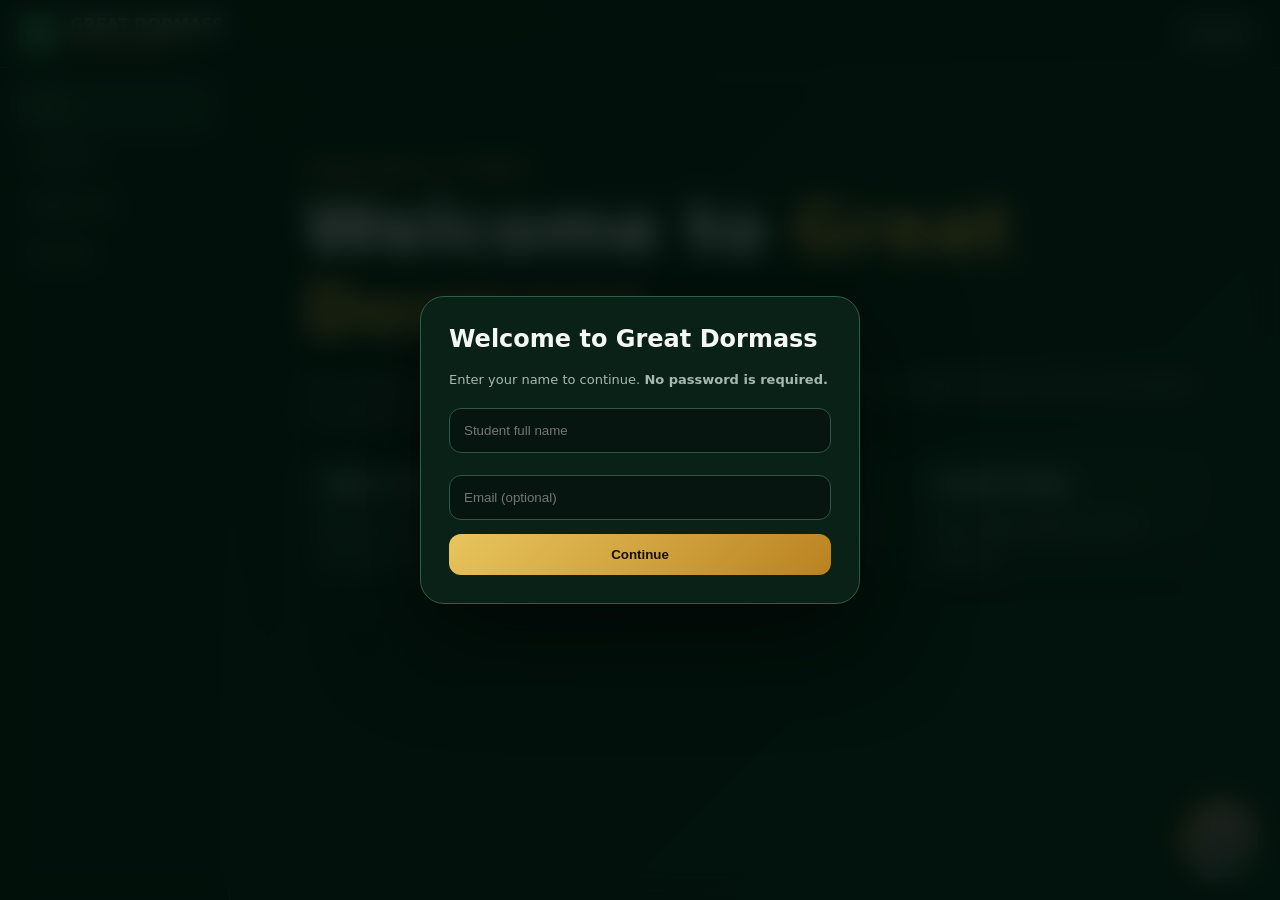
==== commit f7e202e2: "Add files via upload" ====
--- a/index.html
+++ b/index.html
@@ -1,230 +1,100 @@
 <!doctype html>
 <html lang="en">
 <head>
-  <meta charset="utf-8">
-  <meta name="viewport" content="width=device-width, initial-scale=1">
-  <title>Great Dormass | Digital School Portal</title>
-  <meta name="description" content="Great Dormass Digital School Portal — academics, digital library, school life, admissions, news and media.">
-  <link rel="stylesheet" href="styles.css">
+<meta charset="utf-8">
+<meta name="viewport" content="width=device-width,initial-scale=1">
+<title>Great Dormass Student Website — Justice AI</title>
+<style>
+:root{--green:#0b5d3b;--green2:#0f7a4d;--gold:#d8a83e;--bg:#06140f;--panel:#0b2118;--text:#f4f7f4;--muted:#a8b8af;--line:#234536}
+*{box-sizing:border-box}html,body{margin:0;height:100%;font-family:Inter,system-ui,Arial;background:linear-gradient(135deg,#04110c,#092319);color:var(--text)}
+body{overflow:hidden}.app{height:100dvh;display:flex;flex-direction:column}
+.top{height:68px;flex:0 0 68px;display:flex;align-items:center;justify-content:space-between;padding:0 18px;border-bottom:1px solid var(--line);background:#06170fdd;backdrop-filter:blur(18px)}
+.brand{display:flex;align-items:center;gap:10px}.logo{width:42px;height:42px;border-radius:12px;background:var(--green);display:grid;place-items:center;font-weight:900;color:#fff}.brand b{display:block}.brand small{color:var(--gold)}
+.profile{border:1px solid var(--line);border-radius:999px;padding:8px 12px;background:#0b2017}
+.main{flex:1;min-height:0;display:grid;grid-template-columns:230px 1fr}
+.side{padding:18px;border-right:1px solid var(--line);background:#06170f}
+.nav{display:grid;gap:8px}.nav button{border:1px solid transparent;background:transparent;color:#dbe7df;text-align:left;padding:12px;border-radius:12px;cursor:pointer}.nav button:hover,.nav button.active{background:#0d2e21;border-color:#275740}
+.content{position:relative;overflow:hidden}.screen{height:100%;overflow:auto;padding:28px;display:none}.screen.active{display:block}
+.hero{max-width:900px;margin:auto;padding-top:7vh}.hero h1{font-size:clamp(38px,6vw,70px);margin:10px 0}.hero span{color:var(--gold)}.hero p{color:var(--muted);font-size:18px;line-height:1.7}.cards{display:grid;grid-template-columns:repeat(3,1fr);gap:14px;margin-top:25px}.card{background:linear-gradient(180deg,#0d2b20,#081a13);border:1px solid var(--line);border-radius:18px;padding:18px}
+.ai-fab{position:fixed;right:22px;bottom:22px;width:76px;height:76px;border-radius:50%;padding:3px;background:linear-gradient(135deg,var(--gold),#fff0a5,var(--green2));border:0;box-shadow:0 12px 40px #0009;cursor:pointer;z-index:30}.ai-fab img{width:100%;height:100%;object-fit:cover;object-position:center top;border-radius:50%}.ai-fab:after{content:"";position:absolute;right:4px;bottom:5px;width:14px;height:14px;border-radius:50%;background:#20d27a;border:3px solid #082016}
+.login{position:fixed;inset:0;background:#02100bcc;backdrop-filter:blur(14px);z-index:50;display:grid;place-items:center;padding:20px}.login-card{width:min(440px,100%);background:#0a2118;border:1px solid #2a6047;border-radius:24px;padding:28px;box-shadow:0 30px 100px #0009}.login-card h2{margin-top:0}.login-card input{width:100%;padding:14px;border-radius:12px;border:1px solid #315542;background:#06150f;color:#fff;margin:8px 0 14px}.btn{border:0;border-radius:12px;padding:13px 16px;font-weight:800;cursor:pointer}.primary{background:linear-gradient(135deg,#e8c55d,#b98220);color:#171006;width:100%}.muted{color:var(--muted);font-size:13px}
+
+.chat{position:fixed;inset:0;background:#04120d;z-index:40;display:none;flex-direction:column}.chat.open{display:flex}.chat-head{height:70px;flex:0 0 70px;border-bottom:1px solid var(--line);display:flex;align-items:center;gap:12px;padding:10px 16px;background:#071b13}.chat-head img{width:48px;height:48px;border-radius:50%;object-fit:cover;object-position:center top;border:2px solid var(--gold)}.chat-title{flex:1}.chat-title b{display:block}.online{font-size:11px;color:#45dc8c}.icon-btn{background:#10291e;border:1px solid var(--line);color:#fff;border-radius:10px;padding:10px;cursor:pointer}
+.messages{flex:1;overflow:auto;padding:24px;display:flex;flex-direction:column;gap:14px;max-width:950px;width:100%;margin:auto}.msg{max-width:min(760px,85%);padding:13px 15px;border-radius:16px;line-height:1.55;white-space:pre-wrap}.ai{align-self:flex-start;background:#10291e;border:1px solid #214b39}.me{align-self:flex-end;background:#14643f}.composer{padding:14px;border-top:1px solid var(--line);background:#06170f}.composer-inner{max-width:950px;margin:auto;display:flex;gap:8px;align-items:end}.composer textarea{flex:1;min-height:52px;max-height:140px;resize:none;background:#091c14;color:#fff;border:1px solid #2a4e3d;border-radius:16px;padding:14px;font:inherit}.send{background:var(--gold);color:#181105;border:0;border-radius:14px;padding:14px 17px;font-weight:900;cursor:pointer}.voice.on{background:#a52c2c}.gallery{display:none}.history{display:none;position:absolute;left:0;top:70px;bottom:0;width:300px;background:#071a12;border-right:1px solid var(--line);z-index:3;padding:15px;overflow:auto}.history.open{display:block}.history-item{padding:11px;border-radius:10px;background:#0b2419;margin-bottom:8px;cursor:pointer;color:#dbe7df;font-size:13px}.history-item button{float:right;background:none;border:0;color:#aaa;cursor:pointer}
+@media(max-width:800px){.main{grid-template-columns:1fr}.side{display:none}.screen{padding:20px}.cards{grid-template-columns:1fr}.ai-fab{width:66px;height:66px;right:15px;bottom:15px}.chat .messages{padding:15px}.history{width:85%}}
+</style>
 </head>
 <body>
-<header class="topbar">
-  <div class="container nav">
-    <a class="brand" href="#home">
-      <img src="https://sis.uniflowtechnologies.com/school_logos/20231114042440.png" alt="Dormaa Senior High School logo">
-      <span><b>GREAT DORMASS</b><small>Knowledge is Power</small></span>
-    </a>
-    <button class="menu" aria-label="Open menu">☰</button>
-    <nav class="screen-nav">
-      <button data-screen="home">Home</button>
-      <button data-screen="about">About</button>
-      <button data-screen="academics">Academics</button>
-      <button data-screen="library">Library</button>
-      <button data-screen="media">Media</button>
-      <button data-screen="admissions">Admissions</button>
-      <button data-screen="contact">Contact</button>
-      <button class="profile-nav" data-screen="profile">My Profile</button>
-      <button class="login-btn" id="loginOpen">Student Login</button>
-    </nav>
-  </div>
-</header>
+<div class="app">
+<header class="top"><div class="brand"><div class="logo">GD</div><div><b>GREAT DORMASS</b><small>Student Website</small></div></div><div class="profile" id="profileName">Student</div></header>
+<div class="main">
+<aside class="side"><div class="nav">
+<button class="active" data-screen="home">Home</button><button data-screen="academics">Academics</button><button data-screen="library">Digital Library</button><button data-screen="profile">My Profile</button>
+</div></aside>
+<main class="content">
+<section class="screen active" id="home"><div class="hero"><small style="color:var(--gold);letter-spacing:.2em;font-weight:900">KNOWLEDGE IS POWER</small><h1>Welcome to <span>Great Dormass</span></h1><p>Your student platform for school information, academic resources, digital library access and Justice AI assistance.</p><div class="cards"><div class="card"><b>Digital Library</b><p class="muted">Access learning resources for your studies.</p></div><div class="card"><b>Justice AI</b><p class="muted">Tap the floating AI profile to ask questions.</p></div><div class="card"><b>Student Profile</b><p class="muted">Your login stays on this device.</p></div></div></div></section>
+<section class="screen" id="academics"><h2>Academics</h2><p class="muted">Programmes, subjects, notes and study resources.</p></section>
+<section class="screen" id="library"><h2>Digital Library</h2><p class="muted">Year 1, Year 2 and Year 3 learning resources can be connected here.</p></section>
+<section class="screen" id="profile"><h2>My Profile</h2><p id="profileDetails" class="muted"></p><button class="btn" onclick="logout()">Log out</button></section>
+</main></div>
+</div>
 
-<main>
-<section id="home" class="hero">
-  <div class="hero-overlay"></div>
-  <div class="container hero-content">
-    <div class="eyebrow">DORMAA SENIOR HIGH SCHOOL • DORMASS</div>
-    <h1>Welcome to <span>Great Dormass</span></h1>
-    <p>One digital home for our students, teachers, parents, old students and the wider Dormass family.</p>
-    <div class="actions">
-      <a class="btn primary" href="#library">Open Digital Library</a>
-      <a class="btn ghost" href="#media">School Gallery & Videos</a>
-    </div>
-    <div class="hero-note">Established 24 February 1947 • Dormaa Ahenkro, Bono Region, Ghana</div>
-  </div>
+<button class="ai-fab" id="openAI" aria-label="Open Justice AI"><img src="justice-ai-profile.jpg" alt="Justice AI"></button>
+
+<div class="login" id="login">
+<div class="login-card"><h2>Welcome to Great Dormass</h2><p class="muted">Enter your name to continue. <b>No password is required.</b></p><input id="studentName" placeholder="Student full name" autocomplete="name"><input id="studentEmail" placeholder="Email (optional)" type="email" autocomplete="email"><button class="btn primary" id="continue">Continue</button></div>
+</div>
+
+<section class="chat" id="chat">
+<header class="chat-head"><img src="justice-ai-profile.jpg" alt="Justice AI"><div class="chat-title"><b>Justice AI</b><span class="online">● Online</span></div><button class="icon-btn" id="historyBtn">☰ History</button><label class="icon-btn" title="Read answers aloud" style="font-size:12px"><input id="speakToggle" type="checkbox" style="accent-color:#d8a83e"> 🔊</label><button class="icon-btn" id="newChat">＋</button><button class="icon-btn" id="closeAI">✕</button></header>
+<div class="history" id="history"></div>
+<div class="messages" id="messages"></div>
+<div class="composer"><div class="composer-inner"><input class="gallery" id="gallery" type="file" accept="image/*" multiple><button class="icon-btn" id="galleryBtn" title="Choose photos">📷</button><button class="icon-btn voice" id="voiceBtn" title="Voice chat">🎙️</button><textarea id="input" placeholder="Message Justice AI…"></textarea><button class="send" id="send">Send</button></div></div>
 </section>
 
-<section class="stats">
-  <div><strong>1947</strong><span>Established</span></div>
-  <div><strong>6</strong><span>Programmes</span></div>
-  <div><strong>6</strong><span>Houses</span></div>
-  <div><strong>4,000</strong><span>Students*</span></div>
-  <div><strong>210</strong><span>Staff*</span></div>
-</section>
-
-<section id="about" class="section">
-  <div class="container split">
-    <div>
-      <p class="eyebrow dark">ABOUT GREAT DORMASS</p>
-      <h2>A proud tradition of <span>knowledge, skill and character.</span></h2>
-      <p>Dormaa Senior High School, popularly known as DORMASS, began as Dormaa State College on 24 February 1947. The school was founded through the work of Joseph Manase Oppong and Samuel Kwadwo Yeboah.</p>
-      <p>The school’s published vision is to be the pacesetters for academic standards, growth and development, with a mission focused on equipping young people with knowledge, skills and the right attitude.</p>
-      <a class="text-link" href="https://www.dormaashs.com/about.php" target="_blank" rel="noopener">Read the official school history →</a>
-    </div>
-    <div class="quote-card">
-      <div class="crest">D</div>
-      <h3>Knowledge is Power</h3>
-      <p>“Dedicated to excellence and youth development.”</p>
-      <span>— Great Dormass</span>
-    </div>
-  </div>
-</section>
-
-<section id="academics" class="section alt">
-  <div class="container">
-    <p class="eyebrow dark">ACADEMICS</p>
-    <h2>Programmes & subjects</h2>
-    <p class="lead">The school currently lists six academic programmes. The library below also includes the core and curriculum-resource categories for SHS 1, 2 and 3.</p>
-    <div class="program-grid">
-      <article><b>General Arts</b><p>Geography • Government • Economics • Elective Maths • Asante Twi • French • Literature-in-English • CRS • History • Music</p></article>
-      <article><b>General Science</b><p>Chemistry • Physics • Elective Maths • Biology • Elective ICT</p></article>
-      <article><b>Business</b><p>Business Management • Financial Accounting • Cost Accounting • Elective Maths • Economics • Elective ICT</p></article>
-      <article><b>Agricultural Science</b><p>General Agric • Animal Husbandry • Chemistry • Physics</p></article>
-      <article><b>Home Economics</b><p>Biology • Management-in-Living • Economics • Foods & Nutrition • Clothing & Textiles</p></article>
-      <article><b>Visual Arts</b><p>General Knowledge in Arts • Graphic Design • Leather Works • Economics</p></article>
-    </div>
-  </div>
-</section>
-
-<section id="library" class="section library">
-  <div class="container">
-    <div class="library-head">
-      <div>
-        <p class="eyebrow">DIGITAL LIBRARY</p>
-        <h2>Books & learning materials</h2>
-        <p>Choose SHS 1, SHS 2 or SHS 3, then search by subject. Materials are connected to the official Ghana Ministry of Education Curriculum Resources Microsite.</p>
-      </div>
-      <a class="btn primary" href="https://curriculumresources.edu.gh/" target="_blank" rel="noopener">Open Official Microsite</a>
-    </div>
-
-    <div class="year-tabs" role="tablist">
-      <button class="year active" data-year="1">SHS 1</button>
-      <button class="year" data-year="2">SHS 2</button>
-      <button class="year" data-year="3">SHS 3</button>
-      <button class="year" data-year="general">General / Library</button>
-    </div>
-    <input id="bookSearch" class="search" type="search" placeholder="Search a subject or resource…">
-    <div id="books" class="book-grid"></div>
-
-    <div class="notice">
-      <b>Important:</b> This portal points students to official/free Ministry of Education curriculum resources. It does not upload or redistribute commercial copyrighted textbooks without permission. Where an official downloadable resource exists, the official source is used.
-    </div>
-  </div>
-</section>
-
-<section id="media" class="section alt">
-  <div class="container">
-    <p class="eyebrow dark">SCHOOL MEDIA</p>
-    <h2>Great Dormass in pictures & video</h2>
-    <p class="lead">The gallery uses publicly available school images and official/public school sources. Replace or expand these with your own school-approved photographs and videos.</p>
-    <div class="gallery">
-      <figure><img src="https://www.dormaashs.com/assets/images/front.jpg" alt="Dormaa SHS entrance"><figcaption>Great Dormass entrance</figcaption></figure>
-      <figure><img src="https://www.dormaashs.com/assets/images/dormassAca.jpg" alt="Dormass Football Academy"><figcaption>Dormass Football Academy</figcaption></figure>
-      <figure><img src="https://www.dormaashs.com/assets/images/NSMQ.jpg" alt="Dormaa SHS students at quiz competition"><figcaption>Academic competition</figcaption></figure>
-      <figure><img src="https://www.schoolsingh.com/senior-high-schools/images/dormaa-senior-high/dormaa-senior-high-students.jpg" alt="Dormaa Senior High students"><figcaption>Students on campus</figcaption></figure>
-    </div>
-    <div class="video-grid">
-      <a class="video-card" href="https://www.youtube.com/results?search_query=Dormaa+SHS+Great+Dormass" target="_blank" rel="noopener"><span>▶</span><div><b>Great Dormass videos</b><small>Open school video results on YouTube</small></div></a>
-      <a class="video-card" href="https://dormasstv.video.blog/2022/02/05/dormaa-senior-high-school/" target="_blank" rel="noopener"><span>▶</span><div><b>Dormass TV</b><small>School photos, information and media</small></div></a>
-      <a class="video-card" href="https://www.dormaashs.com/" target="_blank" rel="noopener"><span>▶</span><div><b>Official school site</b><small>School notices and published media</small></div></a>
-    </div>
-  </div>
-</section>
-
-<section id="admissions" class="section">
-  <div class="container callout">
-    <div>
-      <p class="eyebrow dark">ADMISSIONS</p>
-      <h2>Start your Great Dormass journey.</h2>
-      <p>The official school website provides an admission/enrolment route for students placed at Dormaa SHS. Follow the official instructions before submitting information.</p>
-    </div>
-    <a class="btn primary" href="https://www.dormaashs.com/" target="_blank" rel="noopener">Official Admission Page</a>
-  </div>
-</section>
-
-<section id="contact" class="section dark-section">
-  <div class="container contact-grid">
-    <div>
-      <p class="eyebrow">CONTACT GREAT DORMASS</p>
-      <h2>Stay connected.</h2>
-      <p>P. O. Box 39, Dormaa Ahenkro, Bono Region, Ghana</p>
-      <p>Phone: +233 246 799 534<br>Email: greatdormass@gmail.com</p>
-    </div>
-    <div class="creator">
-      <small>WEBSITE CREATOR</small>
-      <strong>Justice Amoh</strong>
-      <p>Designed and developed as a digital learning and school-information portal for the Great Dormass community.</p>
-    </div>
-  </div>
-</section>
-<section id="profile" class="section profile-screen">
-  <div class="container">
-    <div class="profile-header">
-      <div class="profile-avatar" id="profileAvatar">JD</div>
-      <div><p class="eyebrow dark">STUDENT PROFILE</p><h2 id="profileName">Student</h2><p id="profileEmail" class="lead">student@example.com</p></div>
-    </div>
-    <div class="profile-grid">
-      <div class="profile-card"><span>Student name</span><strong id="profileNameCard">—</strong></div>
-      <div class="profile-card"><span>Email</span><strong id="profileEmailCard">—</strong></div>
-      <div class="profile-card"><span>Class / Level</span><strong id="profileClass">Not set</strong></div>
-      <div class="profile-card"><span>Programme</span><strong id="profileProgramme">Not set</strong></div>
-    </div>
-    <div class="profile-actions"><button class="btn primary" data-screen="library">Open My Library</button><button class="btn ghost" id="profileLogout">Log out</button></div>
-  </div>
-</section>
-</main>
-
-
-<footer>
-  <div class="container footer">
-    <span>© <span id="year"></span> Great Dormass Digital Portal</span>
-    <span>Created by <b>Justice Amoh</b></span>
-  </div>
-</footer>
-
-<!-- Student Login -->
-<div class="auth-overlay" id="authOverlay" aria-hidden="true">
-  <div class="auth-card" role="dialog" aria-modal="true" aria-labelledby="authTitle">
-    <button class="auth-close" id="authClose" aria-label="Close">×</button>
-    <div class="auth-logo"><img src="https://sis.uniflowtechnologies.com/school_logos/20231114042440.png" alt="Great Dormass logo"></div>
-    <p class="eyebrow dark">GREAT DORMASS STUDENT PORTAL</p>
-    <h2 id="authTitle">Student Login</h2>
-    <p class="auth-sub">Sign in to access your student portal and learning resources.</p>
-    <div class="auth-tabs">
-      <button class="auth-tab active" data-auth="login">Login</button>
-      <button class="auth-tab" data-auth="signup">Create account</button>
-    </div>
-    <form id="authForm">
-      <label for="authName" id="authNameLabel" class="hidden">Full name</label>
-      <input id="authName" class="auth-input hidden" type="text" autocomplete="name" placeholder="Full name">
-      <label for="authEmail">Email address</label>
-      <input id="authEmail" class="auth-input" type="email" autocomplete="email" placeholder="student@example.com" required>
-      <label for="authPassword">Password</label>
-      <input id="authPassword" class="auth-input" type="password" minlength="6" autocomplete="current-password" placeholder="At least 6 characters" required>
-      <button class="btn primary auth-submit" type="submit" id="authSubmit">Login to Great Dormass</button>
-    </form>
-    <p class="auth-note">Demo login stores your account only in this browser. For a secure school-wide login that works on every device, connect this portal to Firebase or Supabase.</p>
-    <div class="auth-message" id="authMessage" role="status"></div>
-  </div>
-</div>
-
-<button class="justice-fab" id="justiceFab" aria-label="Open Justice AI" aria-expanded="false">
-  <span class="justice-bot-head" aria-hidden="true"><span class="bot-eye left"></span><span class="bot-eye right"></span><span class="bot-smile"></span></span>
-  <span class="justice-fab-label">Justice AI</span>
-</button>
-<div class="justice-panel" id="justicePanel" aria-hidden="true">
-  <div class="justice-panel-head">
-    <div class="justice-avatar"><span class="justice-bot-head small"><span class="bot-eye left"></span><span class="bot-eye right"></span><span class="bot-smile"></span></span></div>
-    <div><strong>Justice AI</strong><small>Great Dormass Student Assistant</small></div>
-    <button id="justiceClose" aria-label="Close Justice AI">×</button>
-  </div>
-  <div class="justice-welcome">Hello! 👋 I’m <b>Justice AI</b>. Ask me about Great Dormass, academics, the library, programmes, school information, or how to use this portal.</div>
-  <div class="justice-chips"><button data-ask="What programmes does Great Dormass offer?">Programmes</button><button data-ask="How do I use the digital library?">Library</button><button data-ask="Tell me about Great Dormass.">About school</button></div>
-  <div class="justice-chat" id="justiceChat"></div>
-  <form class="justice-form" id="justiceForm"><input id="justiceInput" autocomplete="off" placeholder="Ask Justice AI…" aria-label="Ask Justice AI"><button type="submit">Send</button></form>
-</div>
-
-<div class="screen-controls" aria-label="Screen navigation"><button id="backScreen">← Back</button><span id="screenIndicator">1 / 8</span><button id="nextScreen">Next →</button></div>
-<script src="app.js"></script>
+<script>
+const $=s=>document.querySelector(s);
+let user=JSON.parse(localStorage.getItem("gdStudent")||"null");
+let chats=JSON.parse(localStorage.getItem("gdChats")||"[]");
+let current=JSON.parse(localStorage.getItem("gdCurrentChat")||"null");
+if(!current){current={id:crypto.randomUUID(),title:"New chat",messages:[]};}
+function save(){localStorage.setItem("gdChats",JSON.stringify(chats));localStorage.setItem("gdCurrentChat",JSON.stringify(current));}
+function showUser(){if(user){$("#login").style.display="none";$("#profileName").textContent=user.name;$("#profileDetails").textContent=`Name: ${user.name}${user.email?" • Email: "+user.email:""} • Password: not required`;}}
+showUser();
+$("#continue").onclick=()=>{const name=$("#studentName").value.trim();if(!name)return alert("Enter your name.");user={name,email:$("#studentEmail").value.trim()};localStorage.setItem("gdStudent",JSON.stringify(user));showUser();};
+function render(){const box=$("#messages");box.innerHTML="";if(!current.messages.length){box.innerHTML='<div class="msg ai">Hello! I’m Justice AI for Great Dormass. I’m happy to help with schoolwork, maths, science, writing, coding, general knowledge, ideas and much more. Ask me anything — I’ll do my best and explain clearly.</div>';return}for(const m of current.messages){const d=document.createElement("div");d.className="msg "+(m.role==="user"?"me":"ai");d.textContent=m.text;box.appendChild(d)}box.scrollTop=box.scrollHeight;}
+function renderHistory(){const h=$("#history");h.innerHTML="<h3>Chat history</h3>";for(const c of chats.slice().reverse()){const row=document.createElement("div");row.className="history-item";row.textContent=c.title||"Chat";const del=document.createElement("button");del.textContent="🗑";del.onclick=(e)=>{e.stopPropagation();chats=chats.filter(x=>x.id!==c.id);save();renderHistory()};row.appendChild(del);row.onclick=()=>{current=JSON.parse(JSON.stringify(c));save();render();$("#history").classList.remove("open")};h.appendChild(row)}}
+$("#openAI").onclick=()=>{$("#chat").classList.add("open");render();};
+$("#closeAI").onclick=()=>$("#chat").classList.remove("open");
+$("#historyBtn").onclick=()=>{$("#history").classList.toggle("open");renderHistory()};
+$("#newChat").onclick=()=>{if(current.messages.length){chats.push(current);};current={id:crypto.randomUUID(),title:"New chat",messages:[]};save();render();renderHistory()};
+$("#send").onclick=send;
+$("#input").addEventListener("keydown",e=>{if(e.key==="Enter"&&!e.shiftKey){e.preventDefault();send()}});
+async function send(){
+ const text=$("#input").value.trim(); const file=$("#gallery").files[0];
+ if(!text&&!file)return;
+ current.messages.push({role:"user",text:text||(file?"Please describe this image.":"")});
+ if(current.title==="New chat")current.title=(text||"Image question").slice(0,42);
+ $("#input").value=""; $("#gallery").value="";
+ const wait=document.createElement("div");wait.className="msg ai";wait.textContent="I’m thinking…";wait.id="thinking";$("#messages").appendChild(wait);$("#messages").scrollTop=$("#messages").scrollHeight;save();
+ try{
+  let imageData=null;
+  if(file) imageData=await new Promise((resolve,reject)=>{const r=new FileReader();r.onload=()=>resolve(r.result);r.onerror=reject;r.readAsDataURL(file);});
+  const history=current.messages.slice(-18).map(m=>({role:m.role==="assistant"?"assistant":"user",text:m.text}));
+  const response=await fetch("/api/chat",{method:"POST",headers:{"Content-Type":"application/json"},body:JSON.stringify({messages:history,image:imageData,studentName:user?.name||"student"})});
+  const data=await response.json(); if(!response.ok)throw new Error(data.error||"The AI service could not answer right now.");
+  current.messages.push({role:"assistant",text:data.answer||"Sorry, I couldn't form an answer. Please try again."});
+  if(data.answer&&$("#speakToggle")?.checked&&window.speechSynthesis){const u=new SpeechSynthesisUtterance(data.answer);window.speechSynthesis.speak(u);}
+ }catch(err){current.messages.push({role:"assistant",text:"I’m sorry — I couldn’t reach the AI service. Please check your internet connection and that the site owner has configured OPENAI_API_KEY in Vercel. Details: "+err.message});}
+ save();render();
+}
+$("#galleryBtn").onclick=()=>$("#gallery").click();
+$("#gallery").onchange=()=>{if($("#gallery").files.length)$("#input").value+=" [Photo attached: "+$("#gallery").files[0].name+"]";};
+let recognition;
+if("webkitSpeechRecognition" in window || "SpeechRecognition" in window){const R=window.SpeechRecognition||window.webkitSpeechRecognition;recognition=new R();recognition.continuous=false;recognition.interimResults=false;recognition.lang="en-GH";recognition.onresult=e=>{$("#input").value+=(($("#input").value?" ":"")+e.results[0][0].transcript)};recognition.onend=()=>$("#voiceBtn").classList.remove("on");}
+$("#voiceBtn").onclick=()=>{if(!recognition){alert("Voice chat is not supported by this browser.");return}$("#voiceBtn").classList.add("on");recognition.start();};
+function logout(){localStorage.removeItem("gdStudent");location.reload();}
+render();
+</script>
 </body>
 </html>
